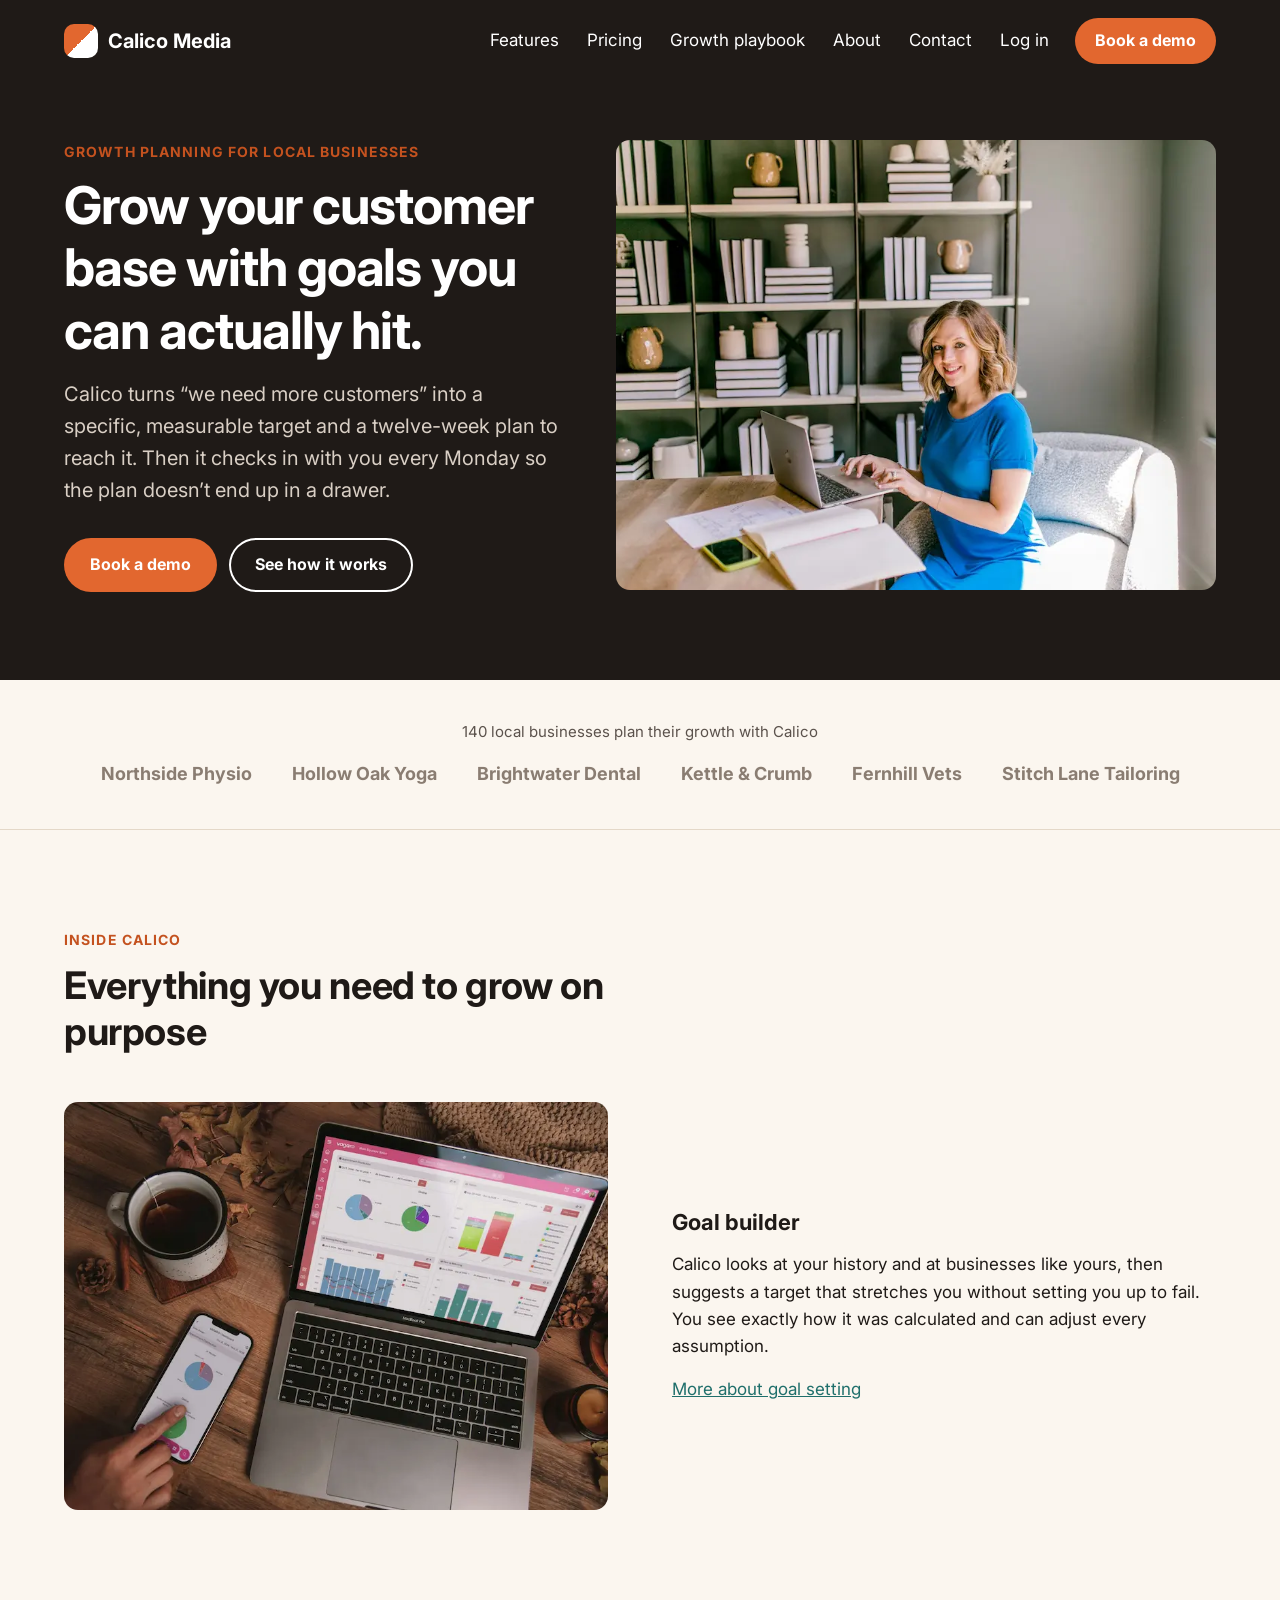
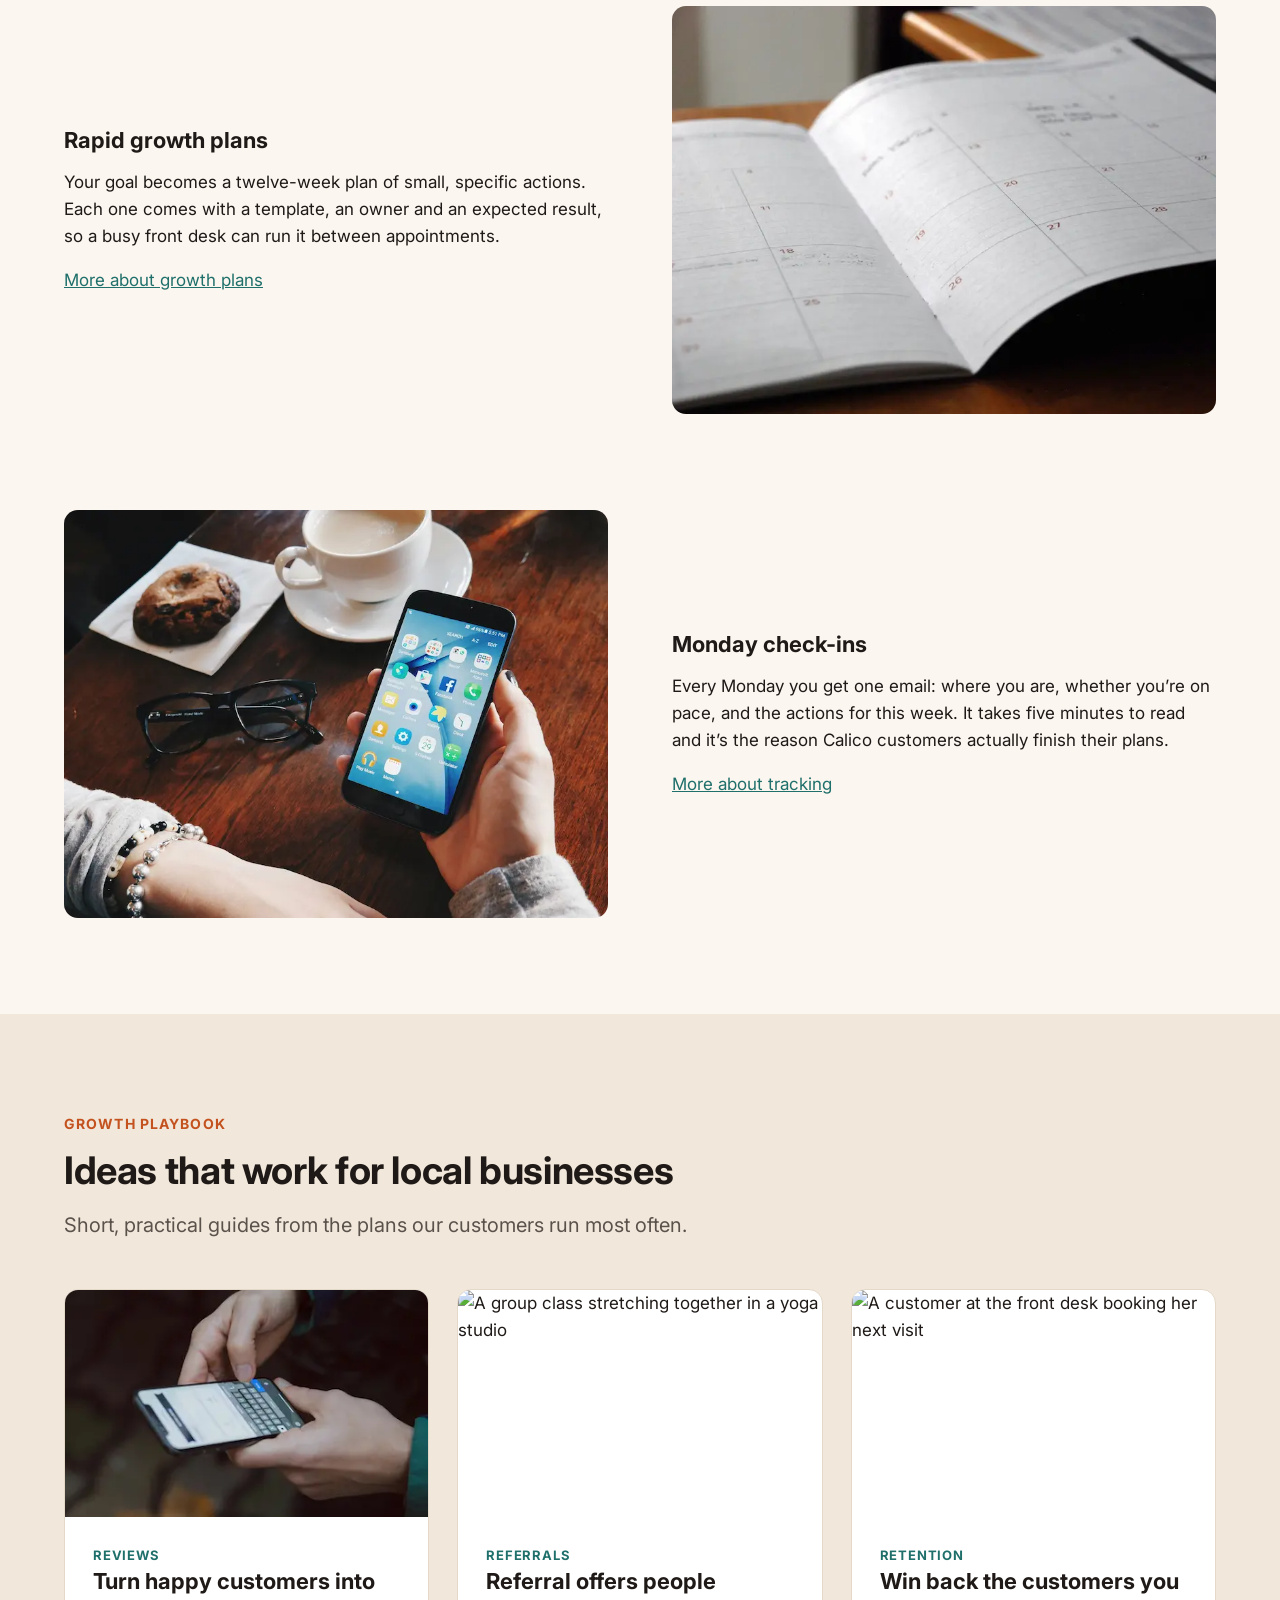
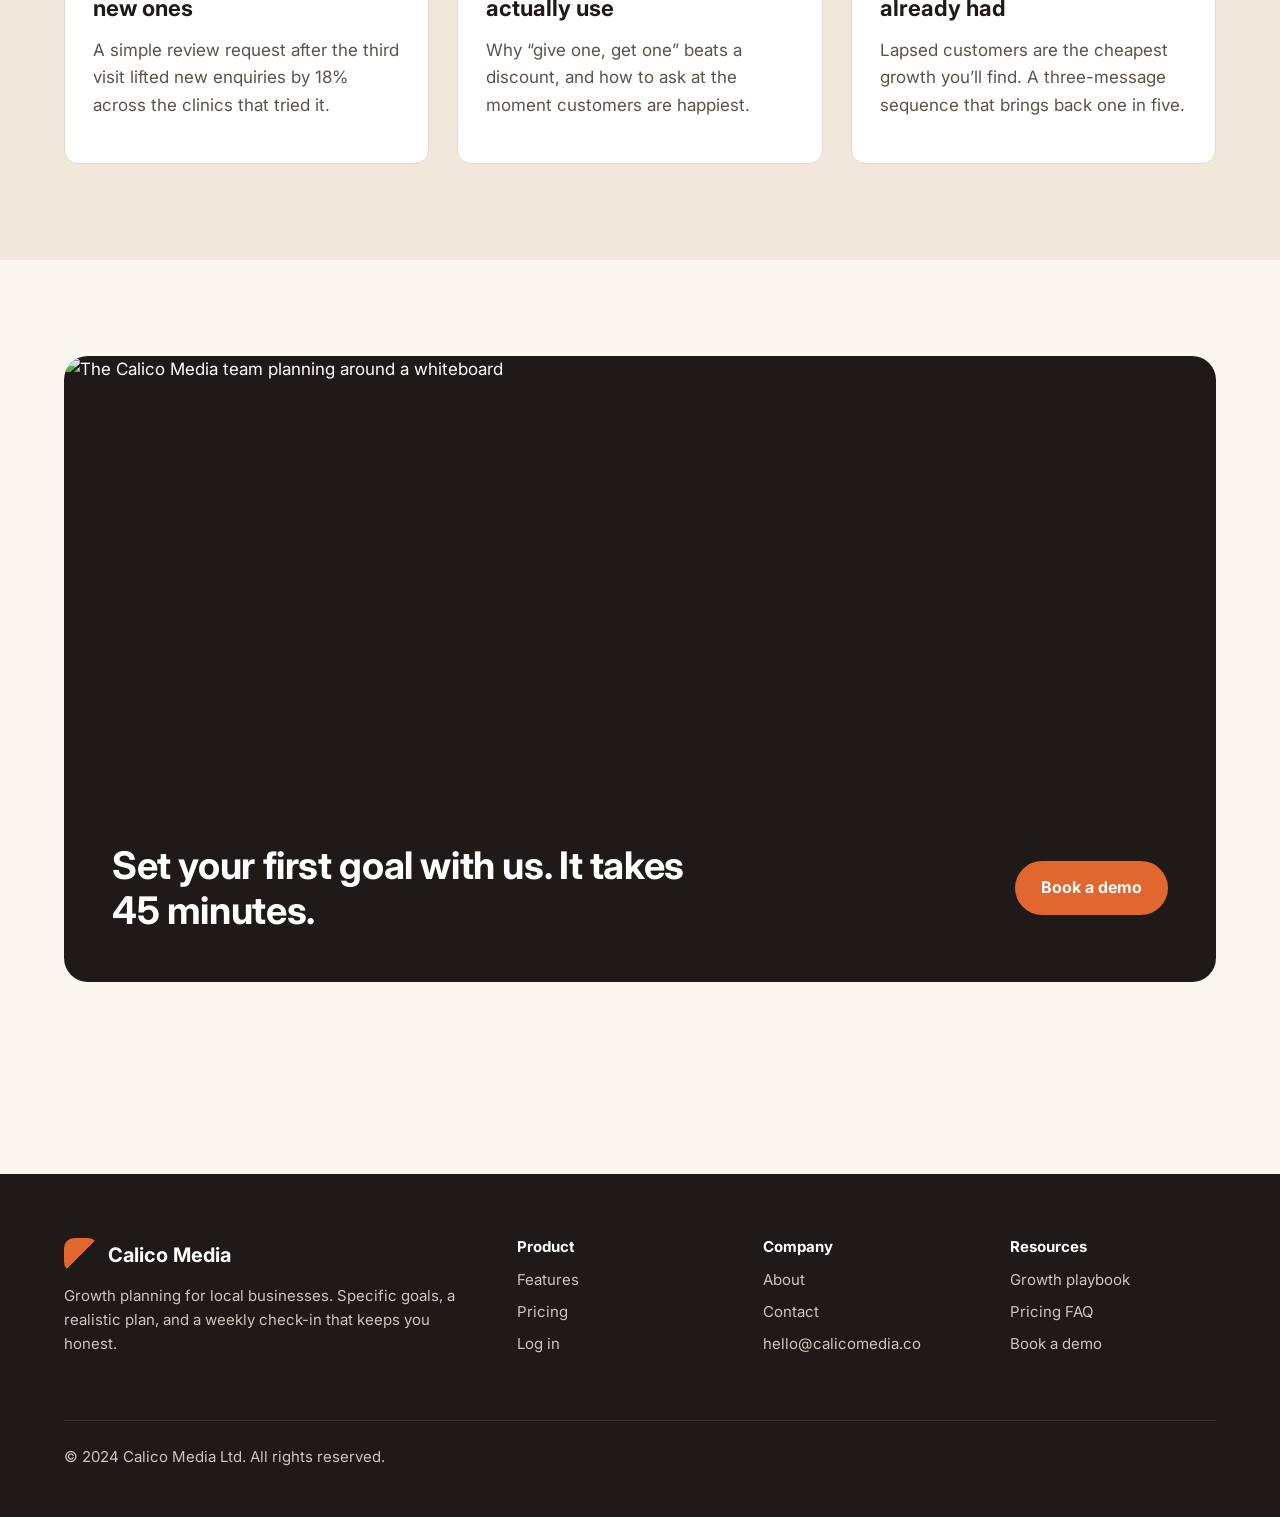
==== public/index.html @ cb4562ec "fix: improved image performance for playbook reviews images" ====
<!DOCTYPE html>
<html lang="en">
<head>
  <meta charset="utf-8">
  <meta name="viewport" content="width=device-width, initial-scale=1">
  <title>Calico Media | Growth planning for local businesses</title>
  <meta name="description" content="Calico helps local businesses grow their customer base with specific, measurable, realistic goals and a rapid growth plan you can run every week.">
  <link rel="preconnect" href="https://fonts.googleapis.com">
  <link rel="preconnect" href="https://fonts.gstatic.com" crossorigin>
  <link href="https://fonts.googleapis.com/css2?family=Inter:wght@100;200;300;400;500;600;700;800;900&display=swap" rel="stylesheet">
  <link rel="stylesheet" href="css/styles.css">
</head>
<body>
  <header class="site-header site-header--home">
    <div class="container">
      <a class="logo" href="index.html"><span class="logo-mark"></span>Calico Media</a>
      <nav aria-label="Main">
        <button class="nav-toggle" type="button" aria-expanded="false" aria-controls="main-menu" aria-label="Open menu">
          <span class="nav-toggle-bar"></span>
          <span class="nav-toggle-bar"></span>
          <span class="nav-toggle-bar"></span>
        </button>
        <ul class="nav-links" id="main-menu">
          <li><a href="features.html">Features</a></li>
          <li><a href="pricing.html">Pricing</a></li>
          <li><a href="#playbook">Growth playbook</a></li>
          <li><a href="about.html">About</a></li>
          <li><a href="contact.html">Contact</a></li>
          <li><a href="https://app.calicomedia.co/login">Log in</a></li>
          <li><a class="btn" href="contact.html">Book a demo</a></li>
        </ul>
      </nav>
    </div>
  </header>

  <main>
    <section class="hero">
      <div class="container hero-inner">
        <div class="hero-text">
          <span class="eyebrow">Growth planning for local businesses</span>
          <h1>Grow your customer base with goals you can actually hit.</h1>
          <p class="lead">Calico turns &ldquo;we need more customers&rdquo; into a specific, measurable target and a twelve-week plan to reach it. Then it checks in with you every Monday so the plan doesn&rsquo;t end up in a drawer.</p>
          <div class="hero-actions">
            <a class="btn" href="contact.html">Book a demo</a>
            <a class="btn btn--ghost" href="features.html">See how it works</a>
          </div>
        </div>
        <div class="hero-media">
          <img class="hero-image" src="images/hero/hero-800w.webp" 
          srcset="images/hero/hero-480w.webp 480w,
          images/hero/hero-800w.webp 800w,
          images/hero/hero-1200w.webp 1200w,
          images/hero/hero-1600w.webp 1600w
          " 
          sizes="(max-width: 768px) 90vw, (max-width: 1024px) 100vw, 600px"
          alt="A business owner at her desk with a laptop and an open planner"
          width="1600"
          height="1200"
          loading="lazy"
          >
        </div>
      </div>
    </section>

    <section class="trust">
      <div class="container">
        <p>140 local businesses plan their growth with Calico</p>
        <ul class="trust-list">
          <li>Northside Physio</li>
          <li>Hollow Oak Yoga</li>
          <li>Brightwater Dental</li>
          <li>Kettle &amp; Crumb</li>
          <li>Fernhill Vets</li>
          <li>Stitch Lane Tailoring</li>
        </ul>
      </div>
    </section>

    <section class="section">
      <div class="container">
        <div class="section-intro">
          <span class="eyebrow">Inside Calico</span>
          <h2>Everything you need to grow on purpose</h2>
        </div>

        <div class="feature-row">
          <div class="feature-media">
            <img src="images/feat_goal-builder/feat_goal-builder-800w.webp" 
             srcset="
             images/feat_goal-builder/feat_goal-builder-400w.webp 400w,
             images/feat_goal-builder/feat_goal-builder-800w.webp 800w,
             images/feat_goal-builder/feat_goal-builder-1200w.webp 1200w
             "
            sizes="(max-width: 768px) 90vw, 544px"
            alt="Growth charts on a laptop and phone beside a cup of tea"
            width="1200"
            height="900"
            >
          </div>
          <div>
            <h3>Goal builder</h3>
            <p>Calico looks at your history and at businesses like yours, then suggests a target that stretches you without setting you up to fail. You see exactly how it was calculated and can adjust every assumption.</p>
            <a href="features.html">More about goal setting</a>
          </div>
        </div>

        <div class="feature-row feature-row--reverse">
          <div class="feature-media">
            <img src="images/feat_growth-plan/feat_growth-plan-800w.webp" 
            srcset="
             images/feat_growth-plan/feat_growth-plan-400w.webp 400w,
             images/feat_growth-plan/feat_growth-plan-800w.webp 800w,
             images/feat_growth-plan/feat_growth-plan-1200w.webp 1200w
             "
            sizes="(max-width: 768px) 90vw, 544px"
            width="1200"
            height="900"
            loading="lazy"
            alt="An open planner showing the weeks ahead">
          </div>
          <div>
            <h3>Rapid growth plans</h3>
            <p>Your goal becomes a twelve-week plan of small, specific actions. Each one comes with a template, an owner and an expected result, so a busy front desk can run it between appointments.</p>
            <a href="features.html">More about growth plans</a>
          </div>
        </div>

        <div class="feature-row">
          <div class="feature-media">
            <img src="images/feat_monday/feat_monday-800w.webp"
            srcset="
             images/feat_monday/feat_monday-400w.webp 400w,
             images/feat_monday/feat_monday-800w.webp 800w,
             images/feat_monday/feat_monday-1200w.webp 1200w
             "
            sizes="(max-width: 768px) 90vw, 544px"
            width="1200"
            height="900"
            loading="lazy"
            alt="Checking a phone over coffee on a Monday morning">
          </div>
          <div>
            <h3>Monday check-ins</h3>
            <p>Every Monday you get one email: where you are, whether you&rsquo;re on pace, and the actions for this week. It takes five minutes to read and it&rsquo;s the reason Calico customers actually finish their plans.</p>
            <a href="features.html">More about tracking</a>
          </div>
        </div>
      </div>
    </section>

    <section class="section section--sand" id="playbook">
      <div class="container">
        <div class="section-intro">
          <span class="eyebrow">Growth playbook</span>
          <h2>Ideas that work for local businesses</h2>
          <p class="lead">Short, practical guides from the plans our customers run most often.</p>
        </div>
        <div class="playbook-grid">
          <article class="card">
            <img src="images/playbook_reviews/playbook_reviews-800w.webp" 
            srcset="
            images/playbook_reviews/playbook_reviews-400w.webp 400w,
            images/playbook_reviews/playbook_reviews-800w.webp 800w,
            images/playbook_reviews/playbook_reviews-1200w.webp 1200w
            "
            sizes="(max-width: 768px) 100vw, (max-width: 1200px) 33vw, 366px"
            width="1200"
            height="750"
            loading="lazy"
            alt="A customer typing a review on their phone">
            <div class="card-body">
              <span class="card-tag">Reviews</span>
              <h3>Turn happy customers into new ones</h3>
              <p>A simple review request after the third visit lifted new enquiries by 18% across the clinics that tried it.</p>
            </div>
          </article>
          <article class="card">
            <img src="images/playbook-referrals.jpg" alt="A group class stretching together in a yoga studio">
            <div class="card-body">
              <span class="card-tag">Referrals</span>
              <h3>Referral offers people actually use</h3>
              <p>Why &ldquo;give one, get one&rdquo; beats a discount, and how to ask at the moment customers are happiest.</p>
            </div>
          </article>
          <article class="card">
            <img src="images/playbook-rebooking.jpg" alt="A customer at the front desk booking her next visit">
            <div class="card-body">
              <span class="card-tag">Retention</span>
              <h3>Win back the customers you already had</h3>
              <p>Lapsed customers are the cheapest growth you&rsquo;ll find. A three-message sequence that brings back one in five.</p>
            </div>
          </article>
        </div>
      </div>
    </section>

    <section class="section">
      <div class="container">
        <div class="cta-band">
          <img src="images/team-workshop.jpg" alt="The Calico Media team planning around a whiteboard">
          <div class="cta-body">
            <h2>Set your first goal with us. It takes 45 minutes.</h2>
            <a class="btn" href="contact.html">Book a demo</a>
          </div>
        </div>
      </div>
    </section>
  </main>

  <footer class="site-footer">
    <div class="container">
      <div class="footer-grid">
        <div>
          <a class="logo" href="index.html"><span class="logo-mark"></span>Calico Media</a>
          <p>Growth planning for local businesses. Specific goals, a realistic plan, and a weekly check-in that keeps you honest.</p>
        </div>
        <div>
          <h4>Product</h4>
          <ul>
            <li><a href="features.html">Features</a></li>
            <li><a href="pricing.html">Pricing</a></li>
            <li><a href="https://app.calicomedia.co/login">Log in</a></li>
          </ul>
        </div>
        <div>
          <h4>Company</h4>
          <ul>
            <li><a href="about.html">About</a></li>
            <li><a href="contact.html">Contact</a></li>
            <li><a href="mailto:hello@calicomedia.co">hello@calicomedia.co</a></li>
          </ul>
        </div>
        <div>
          <h4>Resources</h4>
          <ul>
            <li><a href="index.html#playbook">Growth playbook</a></li>
            <li><a href="pricing.html#faq">Pricing FAQ</a></li>
            <li><a href="contact.html">Book a demo</a></li>
          </ul>
        </div>
      </div>
      <div class="footer-bottom">
        <p>&copy; 2024 Calico Media Ltd. All rights reserved.</p>
      </div>
    </div>
  </footer>
  <script src="js/nav.js"></script>
</body>
</html>
---- public/css/styles.css ----
/* Calico Media marketing site */

:root {
  --ink: #1f1a17;
  --ink-soft: #5b524c;
  --cream: #fbf6ef;
  --sand: #f1e7da;
  --white: #ffffff;
  --orange: #e2672f;
  --orange-dark: #c4521f;
  --teal: #1f6f6b;
  --line: #e4d8c8;
  --radius: 14px;
}

*,
*::before,
*::after {
  box-sizing: border-box;
}

body {
  margin: 0;
  font-family:
    "Inter",
    -apple-system,
    BlinkMacSystemFont,
    "Segoe UI",
    sans-serif;
  font-weight: 400;
  font-size: 17px;
  line-height: 1.6;
  color: var(--ink);
  background: var(--cream);
}

h1,
h2,
h3,
h4 {
  font-weight: 700;
  line-height: 1.2;
  margin: 0 0 16px;
}

h1 {
  font-size: 52px;
  letter-spacing: -0.02em;
}

h2 {
  font-size: 38px;
  letter-spacing: -0.01em;
}

h3 {
  font-size: 22px;
}

p {
  margin: 0 0 16px;
}

a {
  color: var(--teal);
}

img {
  max-width: 100%;
}

.container {
  max-width: 1200px;
  margin: 0 auto;
  padding: 0 24px;
}

.section {
  padding: 96px 0;
}

.section--sand {
  background: var(--sand);
}

.eyebrow {
  display: inline-block;
  font-size: 14px;
  font-weight: 700;
  letter-spacing: 0.08em;
  text-transform: uppercase;
  color: var(--orange-dark);
  margin-bottom: 12px;
}

.lead {
  font-size: 20px;
  color: var(--ink-soft);
  max-width: 640px;
}

.section-intro {
  max-width: 680px;
  margin-bottom: 48px;
}

.btn {
  display: inline-block;
  padding: 14px 26px;
  border-radius: 999px;
  background: var(--orange);
  color: var(--white);
  font-weight: 700;
  text-decoration: none;
  border: 0;
  font-size: 16px;
  font-family: inherit;
  cursor: pointer;
}

.btn:hover {
  background: var(--orange-dark);
}

.btn--ghost {
  background: transparent;
  color: inherit;
  box-shadow: inset 0 0 0 2px currentColor;
}

.btn--ghost:hover {
  background: rgba(255, 255, 255, 0.1);
}

/* Header */

.site-header {
  position: relative;
  background: var(--white);
  border-bottom: 1px solid var(--line);
}

.site-header .container {
  display: flex;
  flex-wrap: wrap;
  align-items: center;
  justify-content: space-between;
  gap: 12px 32px;
  padding-top: 18px;
  padding-bottom: 18px;
}

.logo {
  display: flex;
  align-items: center;
  gap: 10px;
  flex-shrink: 0;
  font-size: 20px;
  font-weight: 700;
  color: var(--ink);
  text-decoration: none;
}

.logo-mark {
  width: 34px;
  height: 34px;
  border-radius: 10px;
  background: linear-gradient(
    135deg,
    var(--orange) 0%,
    var(--orange) 50%,
    var(--ink) 50%,
    var(--ink) 100%
  );
}

.nav-links {
  display: flex;
  flex-wrap: wrap;
  align-items: center;
  gap: 8px 28px;
  list-style: none;
  margin: 0;
  padding: 0;
}

.nav-links a {
  color: var(--ink);
  text-decoration: none;
}

.nav-links a:hover,
.nav-links a[aria-current="page"] {
  color: var(--orange-dark);
}

.site-header--home {
  background: var(--ink);
  border-bottom: 0;
}

.site-header--home .logo,
.site-header--home .nav-links a {
  color: var(--white);
}

.site-header--home .logo-mark {
  background: linear-gradient(
    135deg,
    var(--orange) 0%,
    var(--orange) 50%,
    var(--white) 50%,
    var(--white) 100%
  );
}

.site-header--home .container {
  flex-wrap: nowrap;
}

.site-header--home nav {
  min-width: 0;
}

.site-header--home .nav-links {
  flex-wrap: nowrap;
  gap: 0;
}

.site-header--home .nav-links li {
  min-width: 0;
}

.site-header--home .nav-links a {
  display: block;
  padding: 0 14px;
  white-space: nowrap;
}

.site-header--home .nav-links li:last-child {
  flex-shrink: 0;
}

.site-header--home .nav-links .btn {
  margin-left: 12px;
  padding: 10px 20px;
}

/* Burger toggle: hidden on desktop, shown in the 768px media query */

.nav-toggle {
  display: none;
  flex-direction: column;
  justify-content: center;
  gap: 5px;
  width: 44px;
  height: 44px;
  padding: 10px;
  border: 0;
  background: transparent;
  color: var(--ink);
  cursor: pointer;
}

.site-header--home .nav-toggle {
  color: var(--white);
}

.nav-toggle-bar {
  display: block;
  height: 2px;
  border-radius: 2px;
  background: currentColor;
  transition: transform 0.2s ease, opacity 0.2s ease;
}

/* Turn the three bars into an X when open */
.nav-open .nav-toggle-bar:nth-child(1) {
  transform: translateY(7px) rotate(45deg);
}

.nav-open .nav-toggle-bar:nth-child(2) {
  opacity: 0;
}

.nav-open .nav-toggle-bar:nth-child(3) {
  transform: translateY(-7px) rotate(-45deg);
}

/* Home hero */

.hero {
  background: var(--ink);
  color: var(--white);
  padding: 56px 0 88px;
}

.hero-inner {
  display: flex;
  align-items: center;
  gap: 56px;
}

.hero-text {
  flex: 1;
}

.hero-text .lead {
  color: #d9cfc5;
}

.hero-actions {
  display: flex;
  flex-wrap: wrap;
  gap: 12px;
  margin-top: 32px;
}

.hero-media {
  width: 600px;
  flex-shrink: 0;
}

.hero-image {
  width: 100%;
  height: auto;
  aspect-ratio: 4 / 3;
  object-fit: cover;
  border-radius: var(--radius);
  display: block;
}

/* Trust strip */

.trust {
  padding: 40px 0;
  border-bottom: 1px solid var(--line);
  text-align: center;
}

.trust p {
  color: var(--ink-soft);
  font-size: 15px;
}

.trust-list {
  display: flex;
  flex-wrap: wrap;
  justify-content: center;
  gap: 12px 40px;
  list-style: none;
  margin: 0;
  padding: 0;
  font-weight: 700;
  font-size: 18px;
  color: #8a7d72;
}

/* Steps */

.steps {
  display: grid;
  grid-template-columns: repeat(auto-fit, minmax(240px, 1fr));
  gap: 24px;
}

.step {
  background: var(--white);
  border: 1px solid var(--line);
  border-radius: var(--radius);
  padding: 32px;
}

.step-number {
  display: inline-flex;
  align-items: center;
  justify-content: center;
  width: 40px;
  height: 40px;
  border-radius: 50%;
  background: var(--sand);
  color: var(--orange-dark);
  font-weight: 700;
  margin-bottom: 16px;
}

/* Check list */

.check-list {
  list-style: none;
  margin: 24px 0 0;
  padding: 0;
}

.check-list li {
  position: relative;
  padding-left: 32px;
  margin-bottom: 14px;
}

.check-list li::before {
  content: "";
  position: absolute;
  left: 0;
  top: 6px;
  width: 16px;
  height: 16px;
  border-radius: 50%;
  background: var(--teal);
  box-shadow: inset 0 0 0 4px #cfe6e4;
}

/* FAQ */

.faq {
  max-width: 820px;
}

.faq details {
  border-top: 1px solid var(--line);
  padding: 20px 0;
}

.faq details:last-child {
  border-bottom: 1px solid var(--line);
}

.faq summary {
  font-weight: 700;
  font-size: 19px;
  cursor: pointer;
}

.faq details p {
  margin-top: 12px;
  color: var(--ink-soft);
}

/* Feature rows */

.feature-row {
  display: grid;
  grid-template-columns: 1fr 1fr;
  gap: 64px;
  align-items: center;
  margin-bottom: 96px;
}

.feature-row:last-child {
  margin-bottom: 0;
}

.feature-row--reverse .feature-media {
  order: 2;
}

.feature-media img {
  display: block;
  width: 100%;
  max-width: 1200px;
  height: auto;
  aspect-ratio: 4 / 3;
  object-fit: cover;
  border-radius: var(--radius);
}

/* Playbook */

.playbook-grid {
  display: grid;
  grid-template-columns: repeat(3, 1fr);
  gap: 28px;
}

/* Card grid */

.card-grid {
  display: grid;
  grid-template-columns: repeat(3, 1fr);
  gap: 28px;
}

.card {
  background: var(--white);
  border: 1px solid var(--line);
  border-radius: var(--radius);
  overflow: hidden;
}

.card img {
  display: block;
  width: 100%;
  height: auto;
  aspect-ratio: 16 / 10;
  object-fit: cover;
}

.card-body {
  padding: 24px 28px 28px;
}

.card-body p {
  color: var(--ink-soft);
}

.card-tag {
  font-size: 13px;
  font-weight: 700;
  text-transform: uppercase;
  letter-spacing: 0.06em;
  color: var(--teal);
}

.icon-dot {
  width: 44px;
  height: 44px;
  border-radius: 12px;
  background: var(--sand);
  margin-bottom: 18px;
  position: relative;
}

.icon-dot::after {
  content: "";
  position: absolute;
  inset: 13px;
  border-radius: 50%;
  background: var(--orange);
}

/* CTA band */

.cta-band {
  background: var(--ink);
  color: var(--white);
  border-radius: 24px;
  overflow: hidden;
}

.cta-band img {
  display: block;
  width: 100%;
  aspect-ratio: 21 / 8;
  object-fit: cover;
}

.cta-body {
  padding: 48px;
  display: flex;
  flex-wrap: wrap;
  align-items: center;
  justify-content: space-between;
  gap: 24px;
}

.cta-body h2 {
  margin: 0;
  max-width: 620px;
}

/* Page header (inner pages) */

.page-header {
  padding: 80px 0 56px;
  border-bottom: 1px solid var(--line);
}

/* Pricing */

.pricing-grid {
  display: grid;
  grid-template-columns: repeat(auto-fit, minmax(260px, 1fr));
  gap: 24px;
  align-items: stretch;
}

.pricing-card {
  background: var(--white);
  border: 1px solid var(--line);
  border-radius: var(--radius);
  padding: 36px 32px;
  display: flex;
  flex-direction: column;
}

.pricing-card--featured {
  border: 2px solid var(--orange);
  box-shadow: 0 24px 48px rgba(226, 103, 47, 0.14);
}

.plan-badge {
  align-self: flex-start;
  font-size: 13px;
  font-weight: 700;
  background: var(--orange);
  color: var(--white);
  border-radius: 999px;
  padding: 4px 12px;
  margin-bottom: 16px;
}

.price {
  font-size: 48px;
  font-weight: 700;
  margin: 8px 0 4px;
}

.price small {
  font-size: 17px;
  font-weight: 400;
  color: var(--ink-soft);
}

.pricing-card .check-list {
  flex: 1;
  margin-bottom: 28px;
}

.pricing-card .btn {
  text-align: center;
}

.pricing-note {
  margin-top: 32px;
  color: var(--ink-soft);
  font-size: 15px;
}

/* About */

.stats {
  display: grid;
  grid-template-columns: repeat(auto-fit, minmax(160px, 1fr));
  gap: 16px;
}

.stat {
  background: var(--white);
  border: 1px solid var(--line);
  border-radius: var(--radius);
  padding: 28px 20px;
}

.stat-number {
  display: block;
  font-size: 48px;
  font-weight: 700;
  color: var(--orange-dark);
}

.stat-label {
  display: block;
  font-size: 15px;
  color: var(--ink-soft);
}

.prose {
  max-width: 720px;
}

.team-grid {
  display: grid;
  grid-template-columns: repeat(auto-fit, minmax(220px, 1fr));
  gap: 24px;
}

.person {
  background: var(--white);
  border: 1px solid var(--line);
  border-radius: var(--radius);
  padding: 28px;
}

.avatar {
  width: 56px;
  height: 56px;
  border-radius: 50%;
  background: var(--sand);
  color: var(--orange-dark);
  display: flex;
  align-items: center;
  justify-content: center;
  font-weight: 700;
  margin-bottom: 16px;
}

.person p {
  color: var(--ink-soft);
  font-size: 15px;
  margin: 0;
}

/* Contact */

.contact-layout {
  display: grid;
  grid-template-columns: 3fr 2fr;
  gap: 64px;
}

.contact-form label {
  display: block;
  font-weight: 700;
  margin-bottom: 6px;
}

.contact-form input,
.contact-form textarea {
  display: block;
  width: 100%;
  font: inherit;
  padding: 12px 14px;
  border: 1px solid var(--line);
  border-radius: 10px;
  background: var(--white);
  margin-bottom: 20px;
}

.contact-form textarea {
  min-height: 160px;
  resize: vertical;
}

.form-status {
  margin-top: 16px;
  font-weight: 700;
}

.form-status--success {
  color: var(--teal);
}

.form-status--error {
  color: #b3261e;
}

.contact-aside {
  background: var(--white);
  border: 1px solid var(--line);
  border-radius: var(--radius);
  padding: 32px;
  align-self: start;
}

.contact-aside h3 {
  font-size: 18px;
  margin-top: 24px;
  margin-bottom: 6px;
}

.contact-aside h3:first-child {
  margin-top: 0;
}

.contact-aside p {
  color: var(--ink-soft);
  margin: 0;
}

/* Footer */

.site-footer {
  background: var(--ink);
  color: #cfc5bb;
  padding: 64px 0 32px;
  margin-top: 96px;
  font-size: 15px;
}

.footer-grid {
  display: grid;
  grid-template-columns: 2fr 1fr 1fr 1fr;
  gap: 40px;
}

.site-footer h4 {
  color: var(--white);
  font-size: 15px;
  margin-bottom: 12px;
}

.site-footer ul {
  list-style: none;
  margin: 0;
  padding: 0;
}

.site-footer li {
  margin-bottom: 8px;
}

.site-footer a {
  color: #cfc5bb;
  text-decoration: none;
}

.site-footer a:hover {
  color: var(--white);
}

.site-footer .logo {
  color: var(--white);
  margin-bottom: 12px;
}

.footer-bottom {
  border-top: 1px solid #3a322d;
  margin-top: 48px;
  padding-top: 24px;
}

@media (max-width: 1024px) {
  .hero-inner {
    flex-direction: column-reverse;
  }

  .hero-media {
    width: 100%;
  }

  .hero-text {
    display: flex;
    align-items: center;
    justify-content: center;
    flex-direction: column;
    text-align: center;
  }
}

@media (max-width: 955px) {
  .site-header--home .nav-links a {
    padding: 0px;
  }

  .site-header--home .logo {
    margin: 16px 0px;
  }

  .site-header .nav-links {
    flex-wrap: wrap;
    justify-content: center;
    gap: 24px 16px;
  }

  .site-header .container {
    flex-wrap: wrap;
    justify-content: space-evenly;
    flex-direction: column;
  }
}

@media (max-width: 768px) {
  h1 {
    font-size: 40px;
  }

  h2 {
    font-size: 30px;
  }

  .container {
    margin: 0 32px;
  }

  .section {
    padding: 64px 0;
  }

  .feature-row {
    grid-template-columns: 1fr;
    gap: 32px;
    margin-bottom: 64px;
  }

  .feature-row--reverse .feature-media {
    order: 0;
  }

  .card-grid {
    grid-template-columns: repeat(2, 1fr);
  }

  .contact-layout {
    grid-template-columns: 1fr;
    gap: 40px;
  }

  .footer-grid {
    grid-template-columns: 1fr 1fr;
  }

  .hero-inner {
    flex-direction: column-reverse;
  }

  .playbook-grid {
    grid-template-columns: repeat(1, 1fr);
  }

  .hero-media {
    width: 100%;
  }

  .hero-image {
    width: 90vw;
    margin: 0 auto;
  }

  /* Burger menu. `.site-header` selectors match the specificity of the
     `.site-header--home` rules above and win because they come later. */

  /* Undo the stacked tablet header from the 955px query: logo left, burger right */
  .site-header .container {
    flex-direction: row;
    flex-wrap: nowrap;
    justify-content: space-between;
  }

  .site-header--home .logo {
    margin: 0;
  }

  .site-header.nav-ready .nav-toggle {
    display: flex;
  }

  .site-header.nav-ready .nav-links {
    display: none;
  }

  .site-header.nav-open .nav-links {
    display: flex;
    flex-direction: column;
    align-items: stretch;
    gap: 0;
    position: absolute;
    top: 100%;
    left: 0;
    right: 0;
    z-index: 10;
    padding: 8px 0 16px;
    background: var(--white);
    border-bottom: 1px solid var(--line);
  }

  .site-header--home.nav-open .nav-links {
    background: var(--ink);
    border-bottom: 0;
  }

  .site-header .nav-links a {
    display: block;
    padding: 12px 56px; /* lines up with the logo (32px margin + 24px padding) */
  }

  .site-header .nav-links .btn {
    display: inline-block;
    margin: 8px 56px 0;
    padding: 10px 20px;
  }
}

@media (max-width: 480px) {
  h1 {
    font-size: 34px;
  }

  .card-grid {
    grid-template-columns: 1fr;
  }

  .cta-body {
    padding: 32px 24px;
  }

  .footer-grid {
    grid-template-columns: 1fr;
  }

  .hero-actions{
    align-items: center;
    justify-content: center;
  }
}
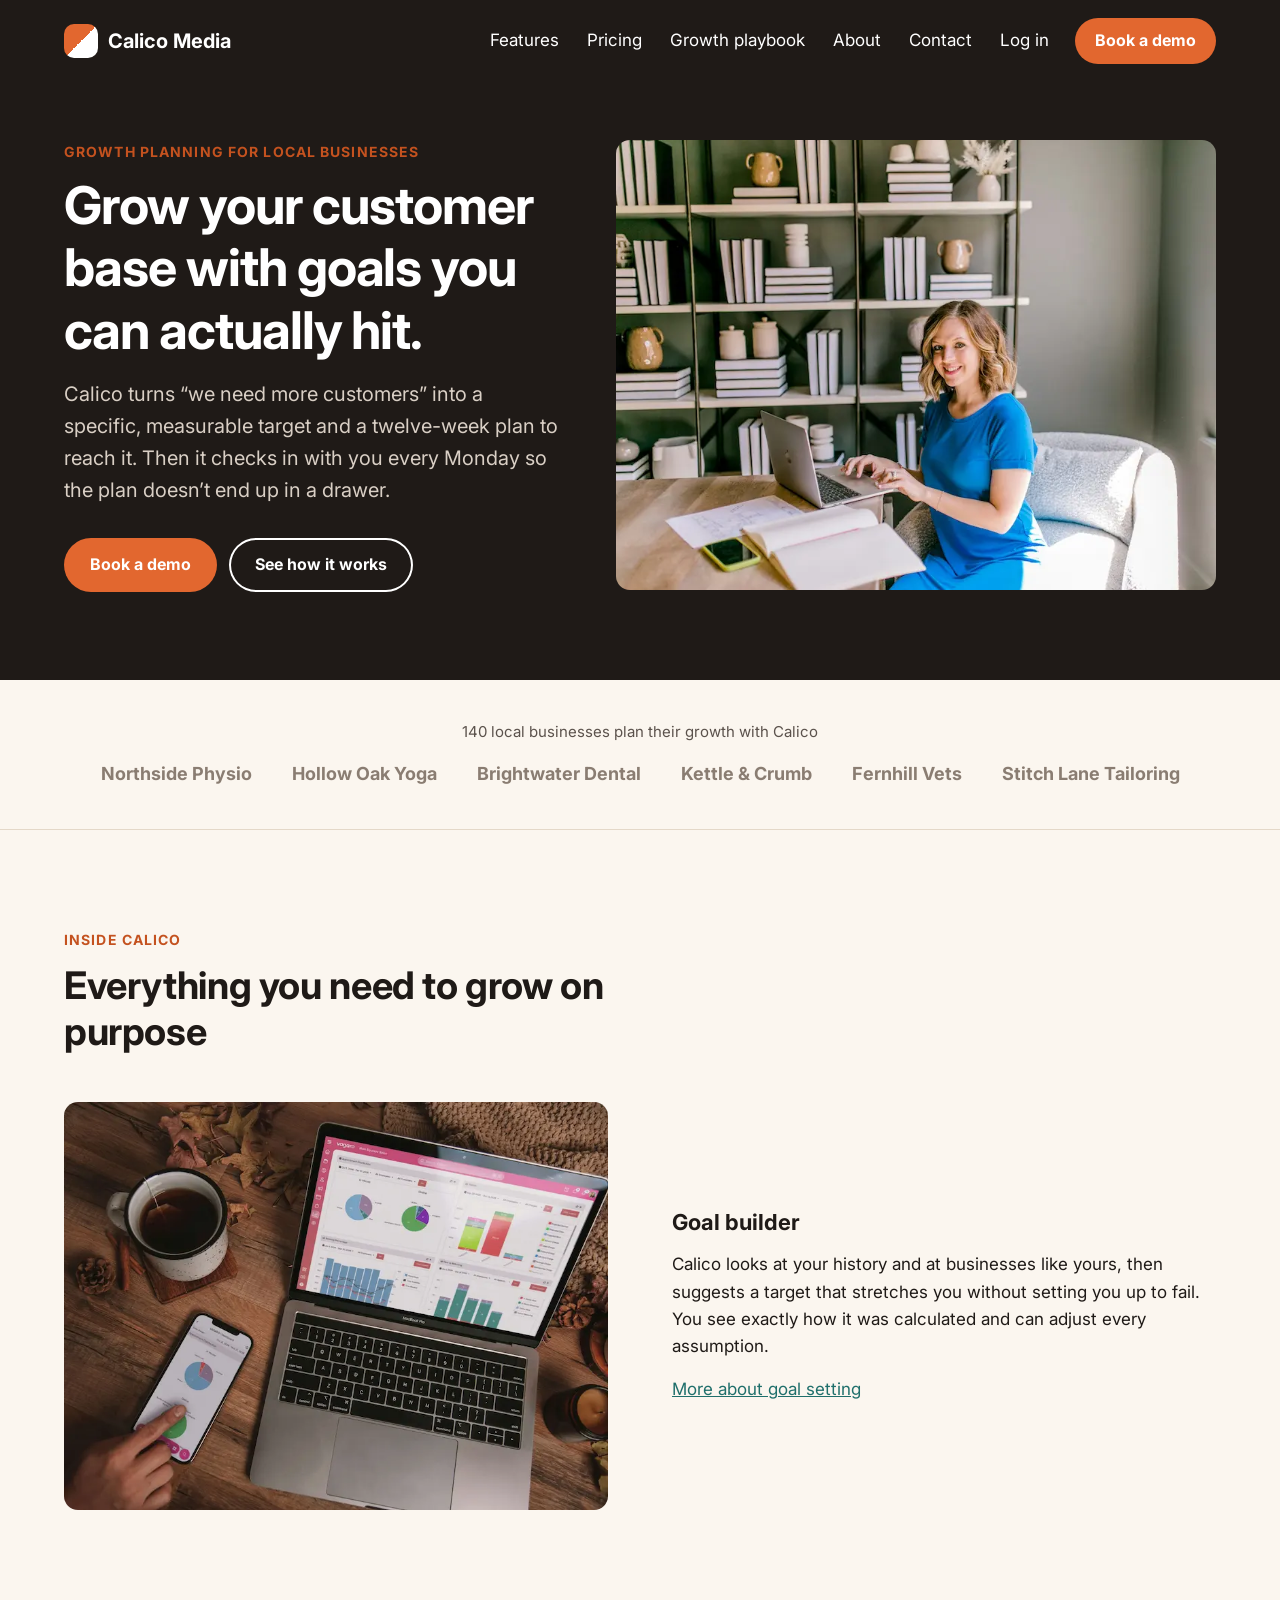
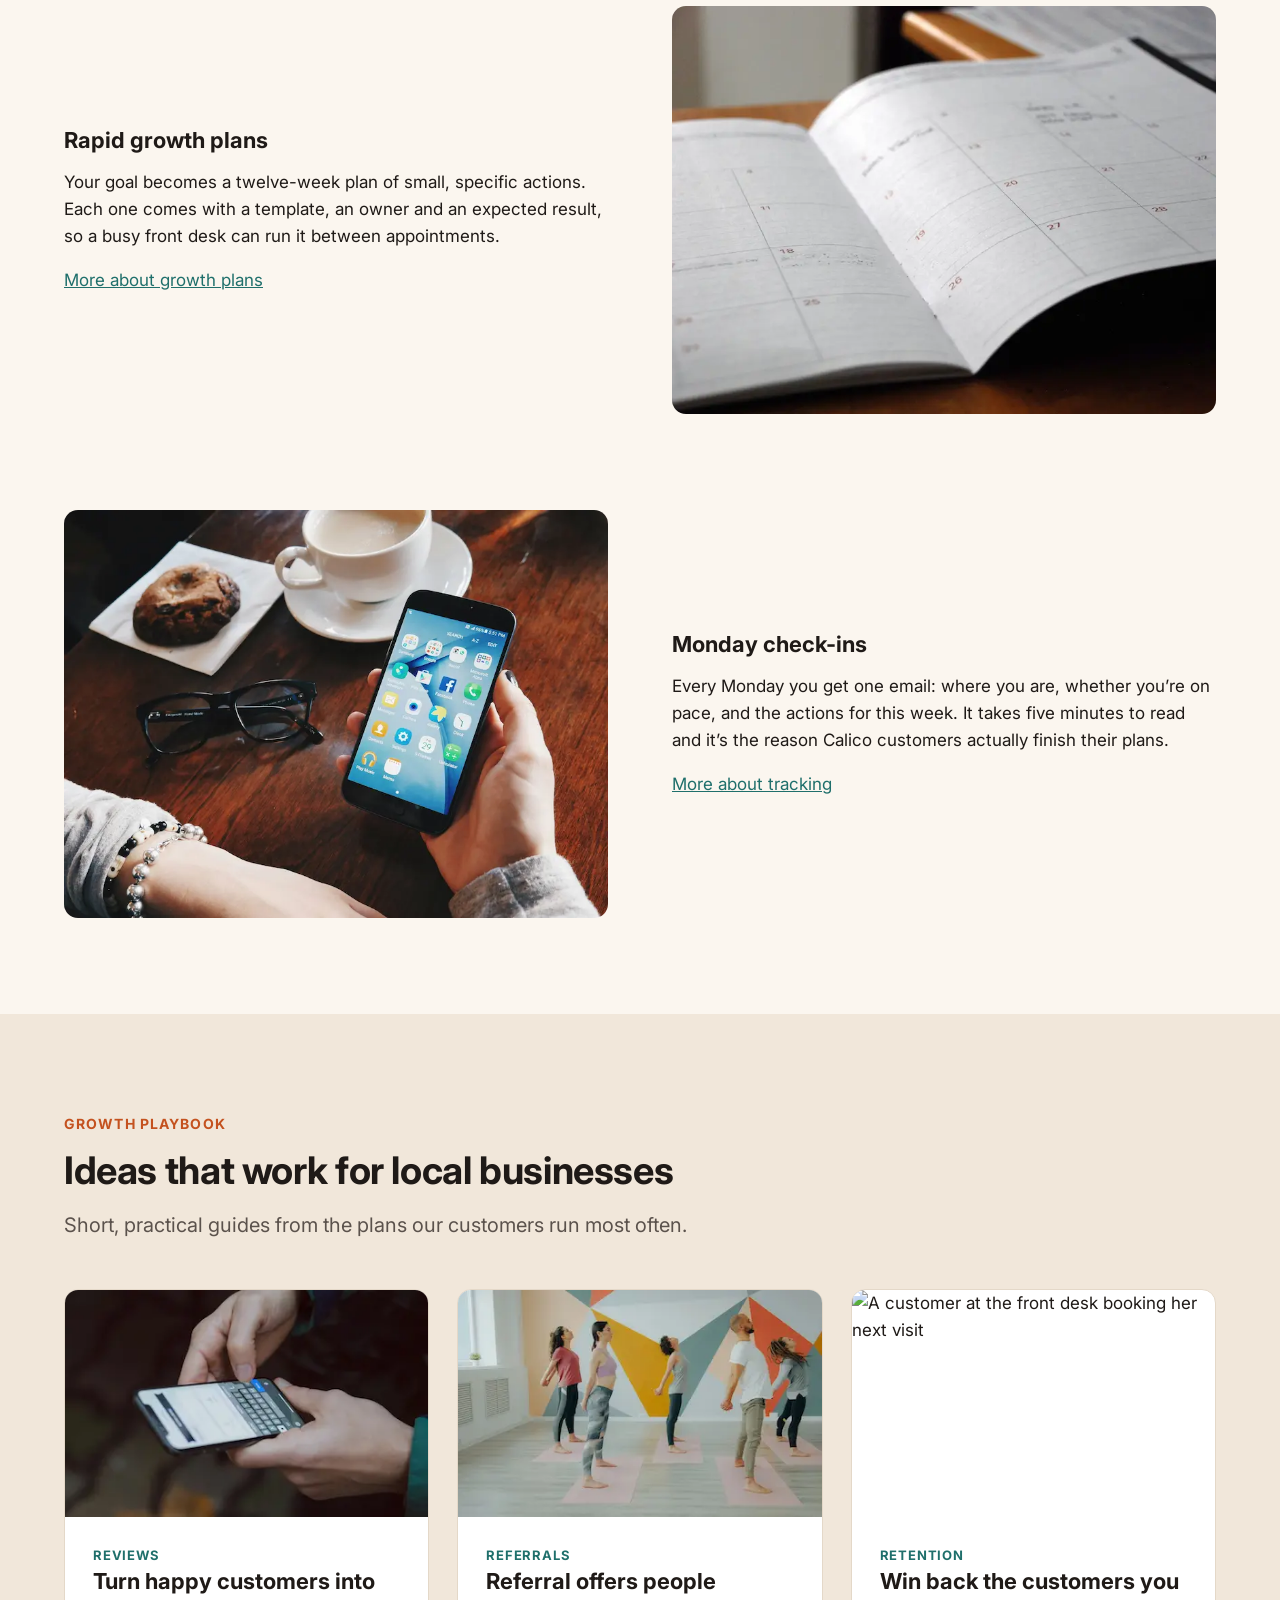
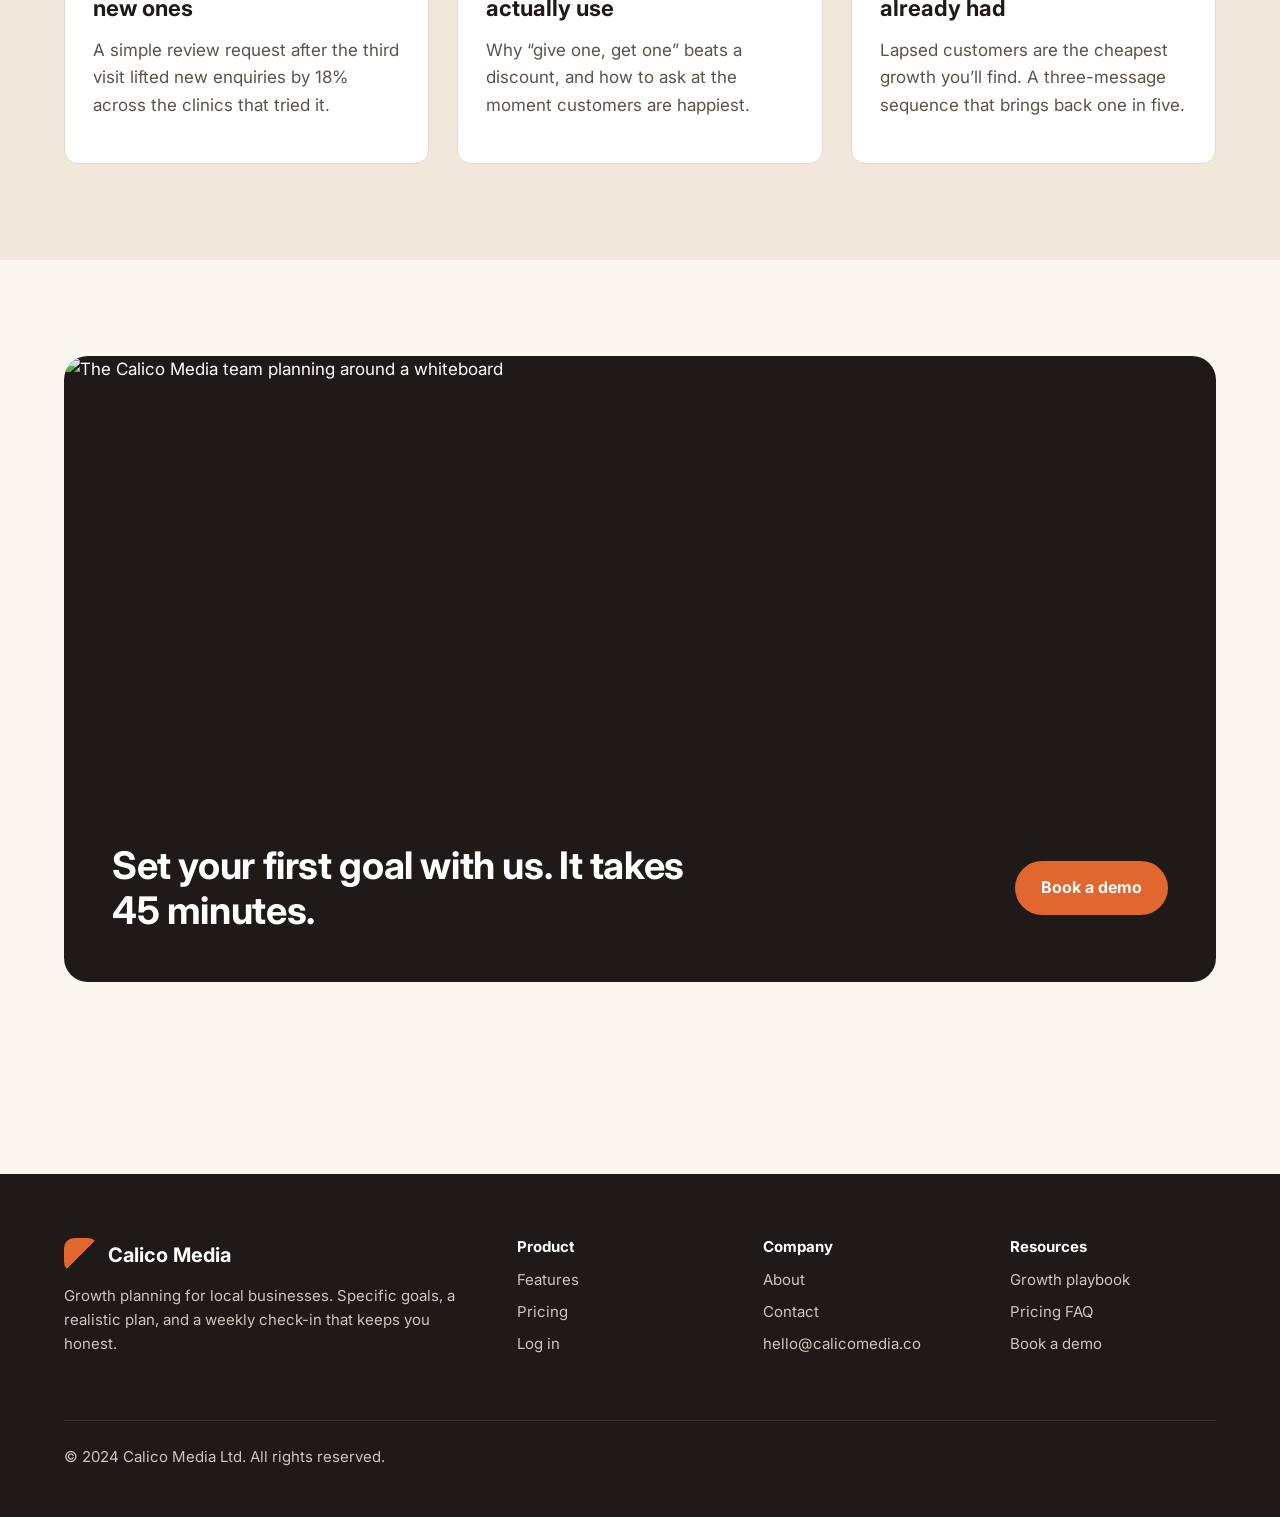
==== commit 2ef127f3: "fix: improved performance of referrals image" ====
--- a/public/index.html
+++ b/public/index.html
@@ -175,7 +175,17 @@
             </div>
           </article>
           <article class="card">
-            <img src="images/playbook-referrals.jpg" alt="A group class stretching together in a yoga studio">
+            <img src="images/playbook_referrals/playbook_referrals-800w.webp" 
+            srcset="
+            images/playbook_referrals/playbook_referrals-400w.webp 400w,
+            images/playbook_referrals/playbook_referrals-800w.webp 800w,
+            images/playbook_referrals/playbook_referrals-1200w.webp 1200w
+            "
+            sizes="(max-width: 768px) 100vw, (max-width: 1200px) 33vw, 366px"
+            width="1200"
+            height="750"
+            loading="lazy"
+            alt="A group class stretching together in a yoga studio">
             <div class="card-body">
               <span class="card-tag">Referrals</span>
               <h3>Referral offers people actually use</h3>
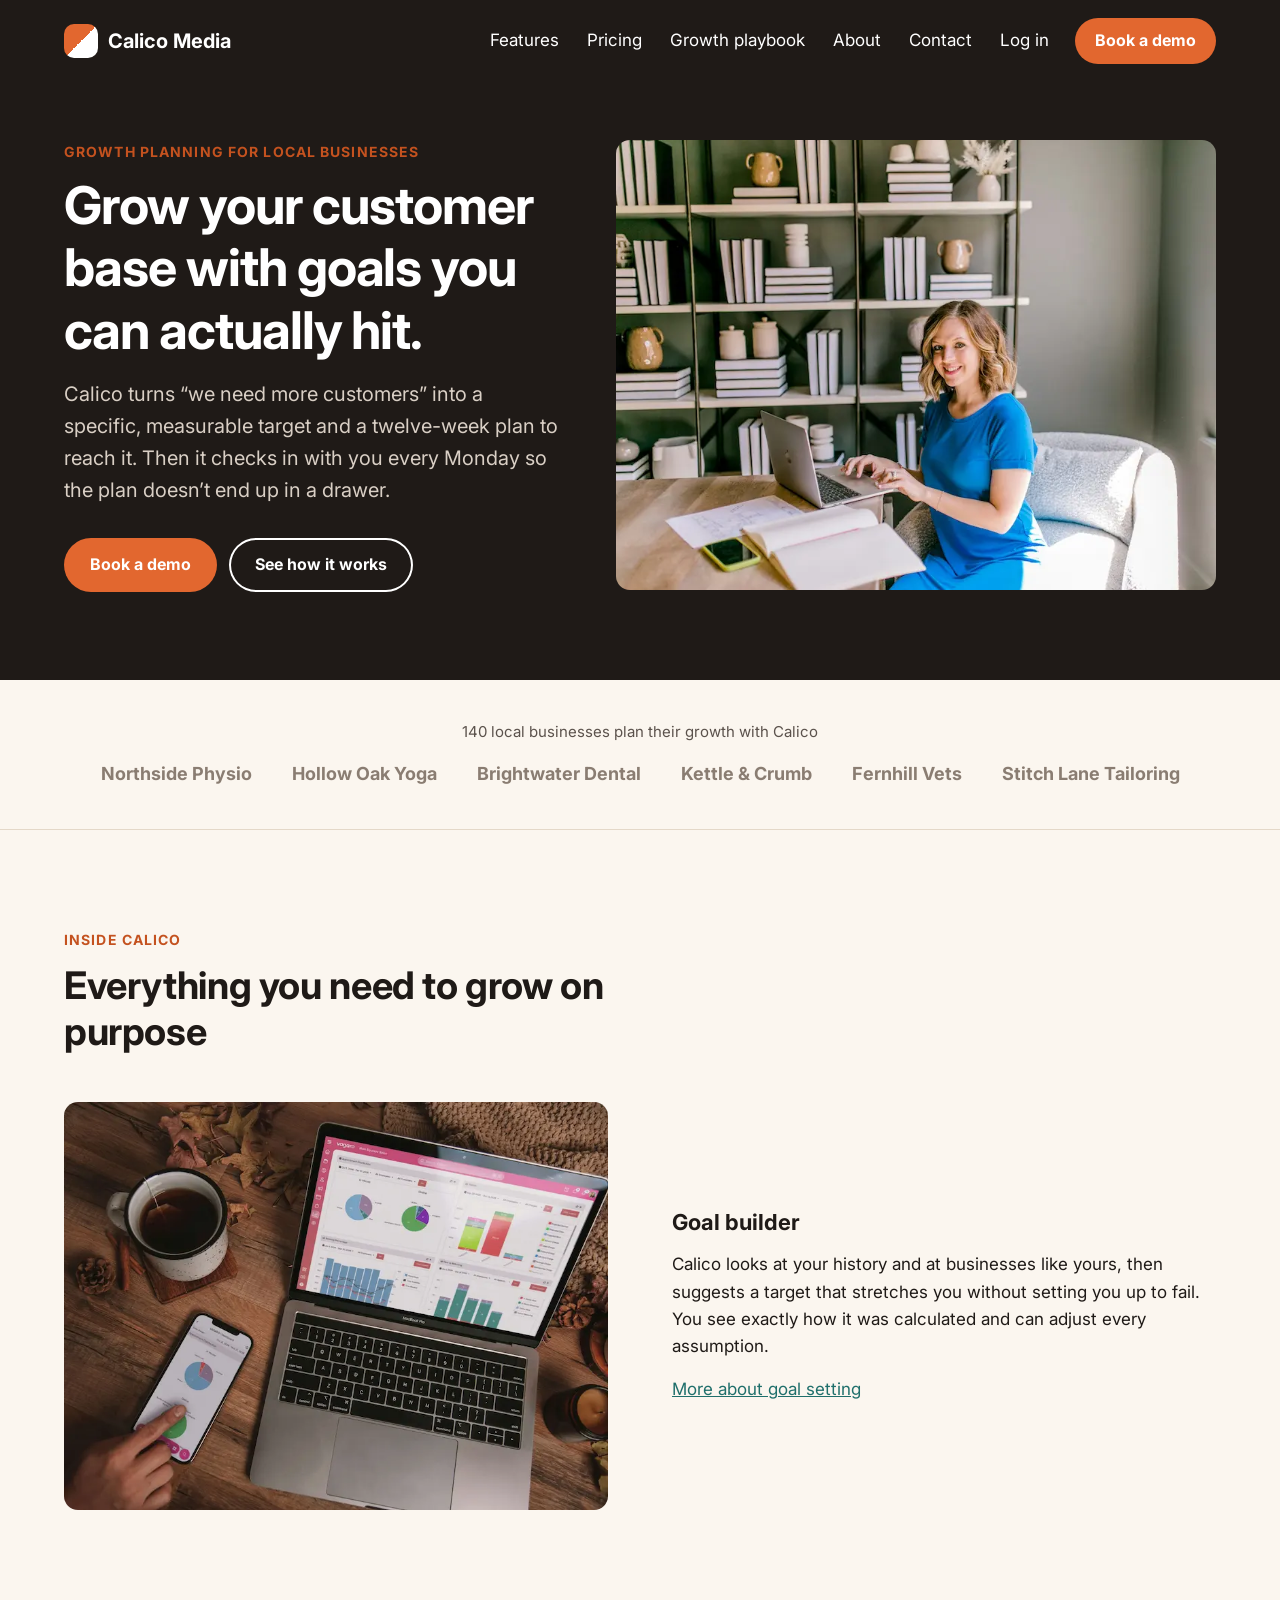
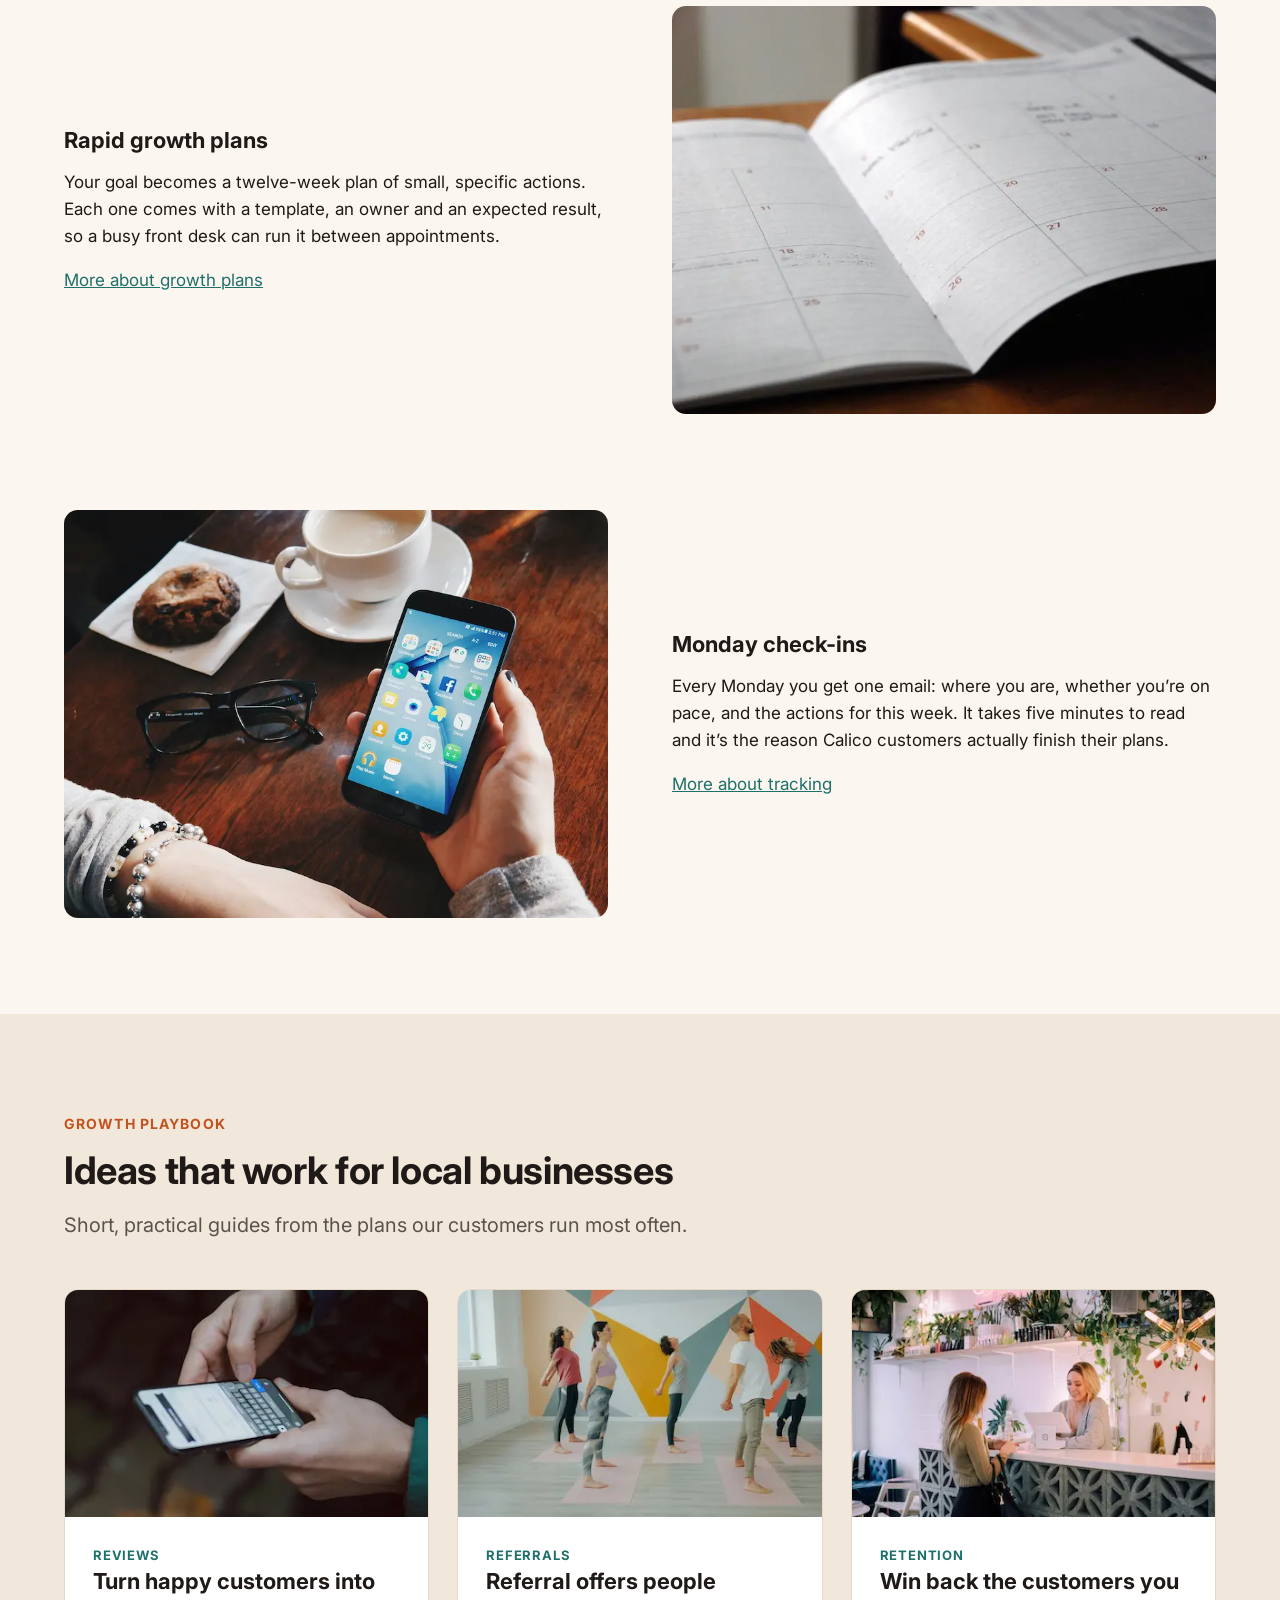
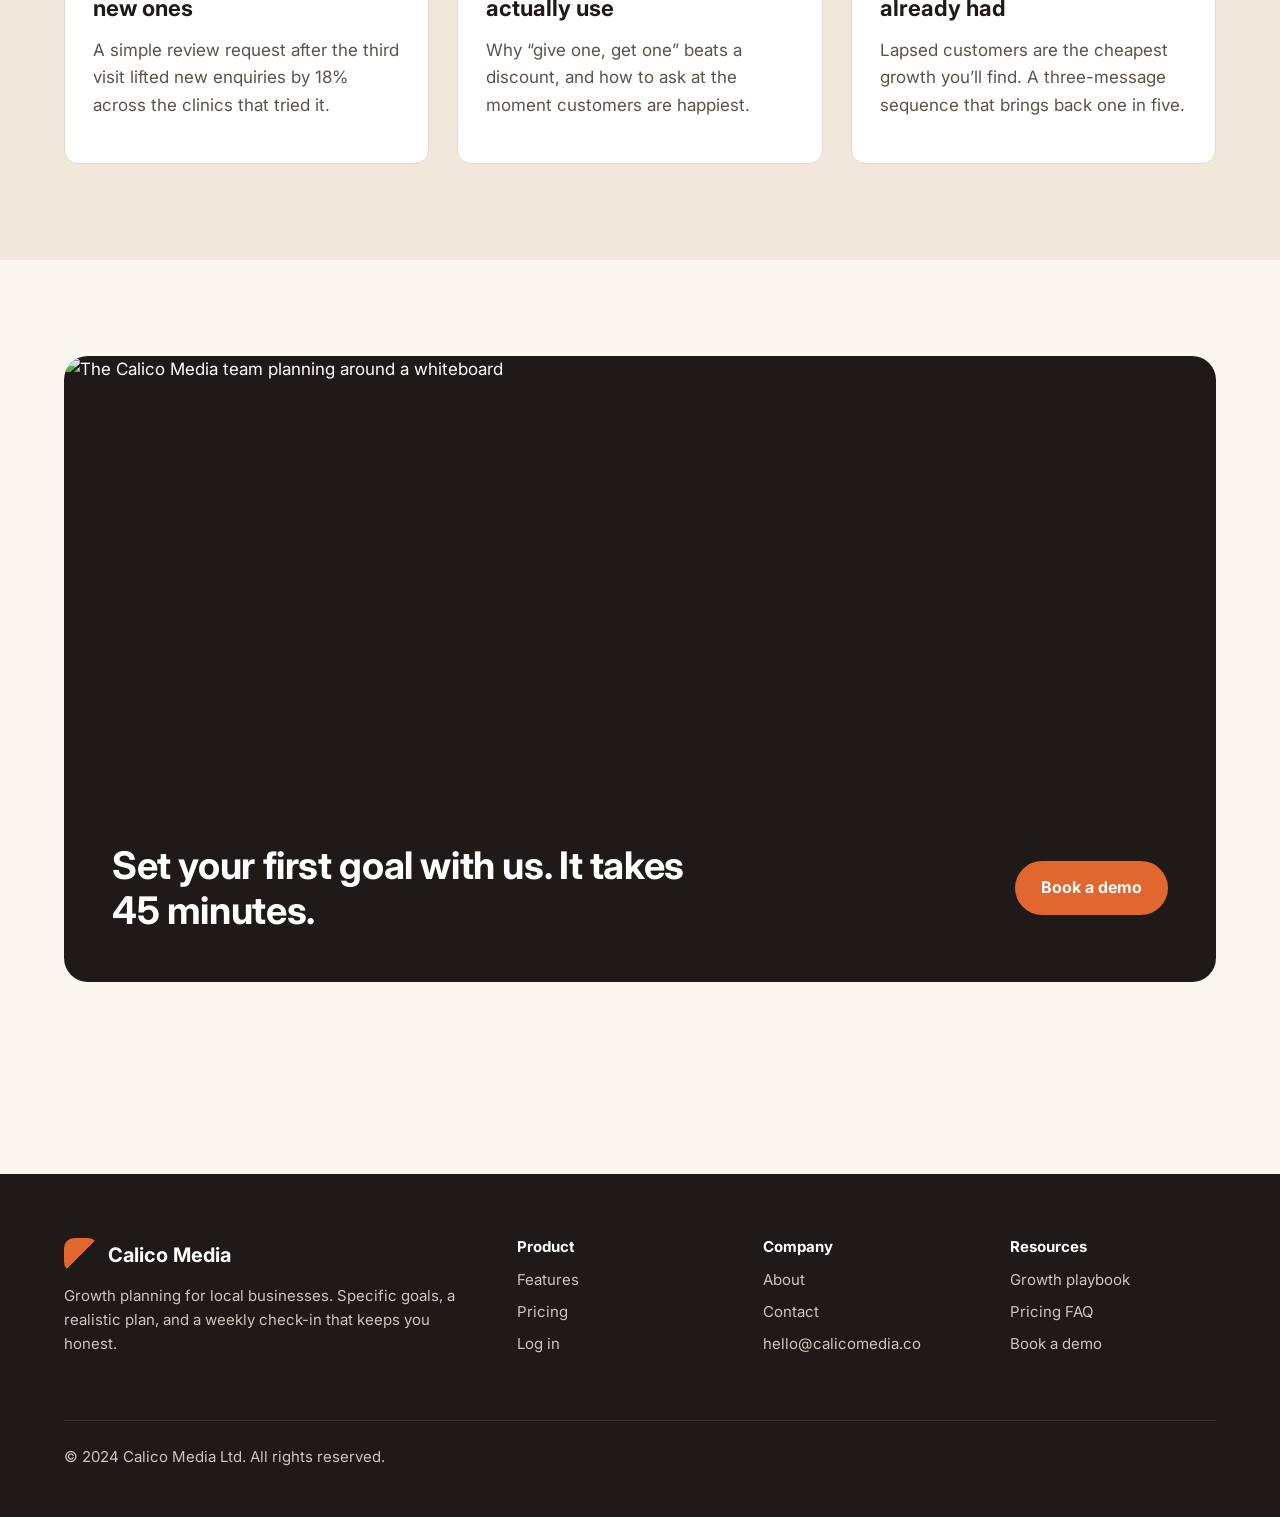
==== commit 3dbc595f: "fix: improved image performance of playbook rebooking" ====
--- a/public/index.html
+++ b/public/index.html
@@ -193,7 +193,17 @@
             </div>
           </article>
           <article class="card">
-            <img src="images/playbook-rebooking.jpg" alt="A customer at the front desk booking her next visit">
+            <img src="images/playbook_rebooking/playbook_rebooking-800w.webp" 
+            srcset="
+            images/playbook_rebooking/playbook_rebooking-400w.webp 400w,
+            images/playbook_rebooking/playbook_rebooking-800w.webp 800w,
+            images/playbook_rebooking/playbook_rebooking-1200w.webp 1200w
+            "
+            sizes="(max-width: 768px) 100vw, (max-width: 1200px) 33vw, 366px"
+            width="1200"
+            height="750"
+            loading="lazy"
+            alt="A customer at the front desk booking her next visit">
             <div class="card-body">
               <span class="card-tag">Retention</span>
               <h3>Win back the customers you already had</h3>
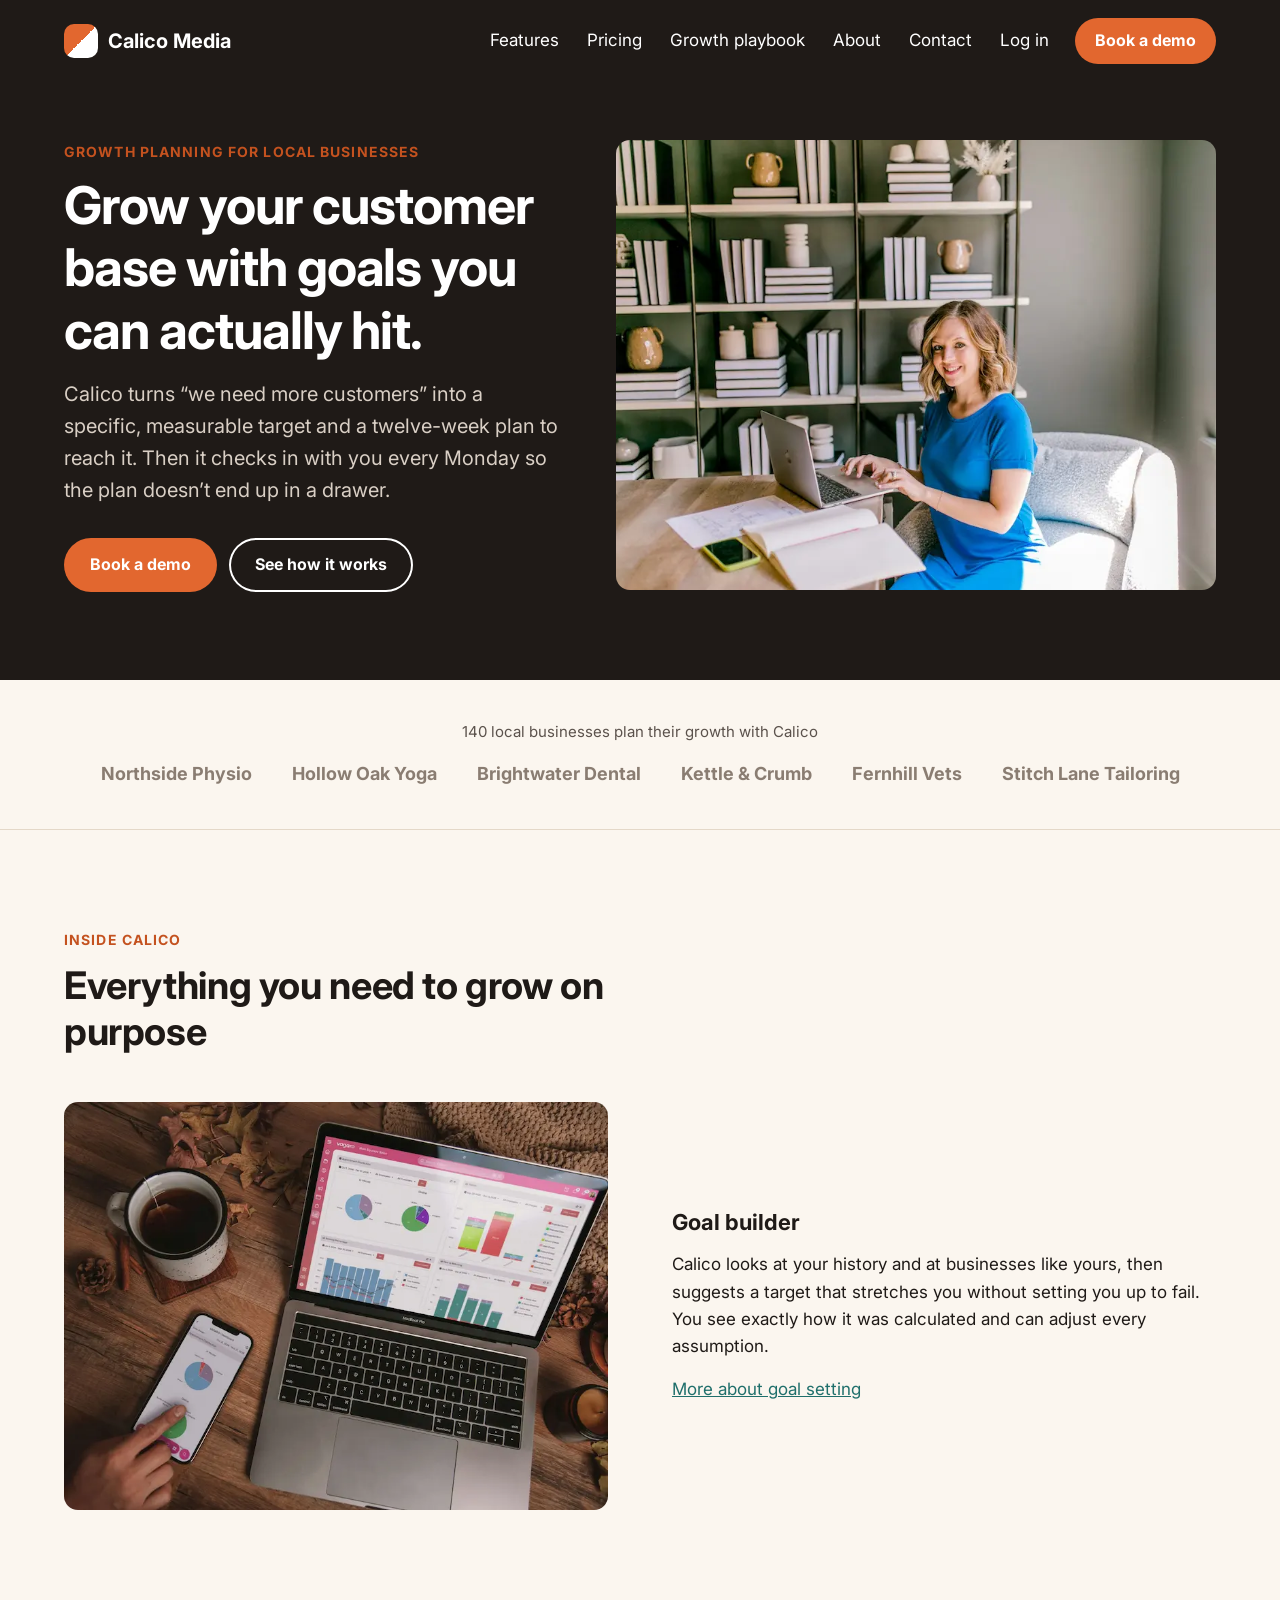
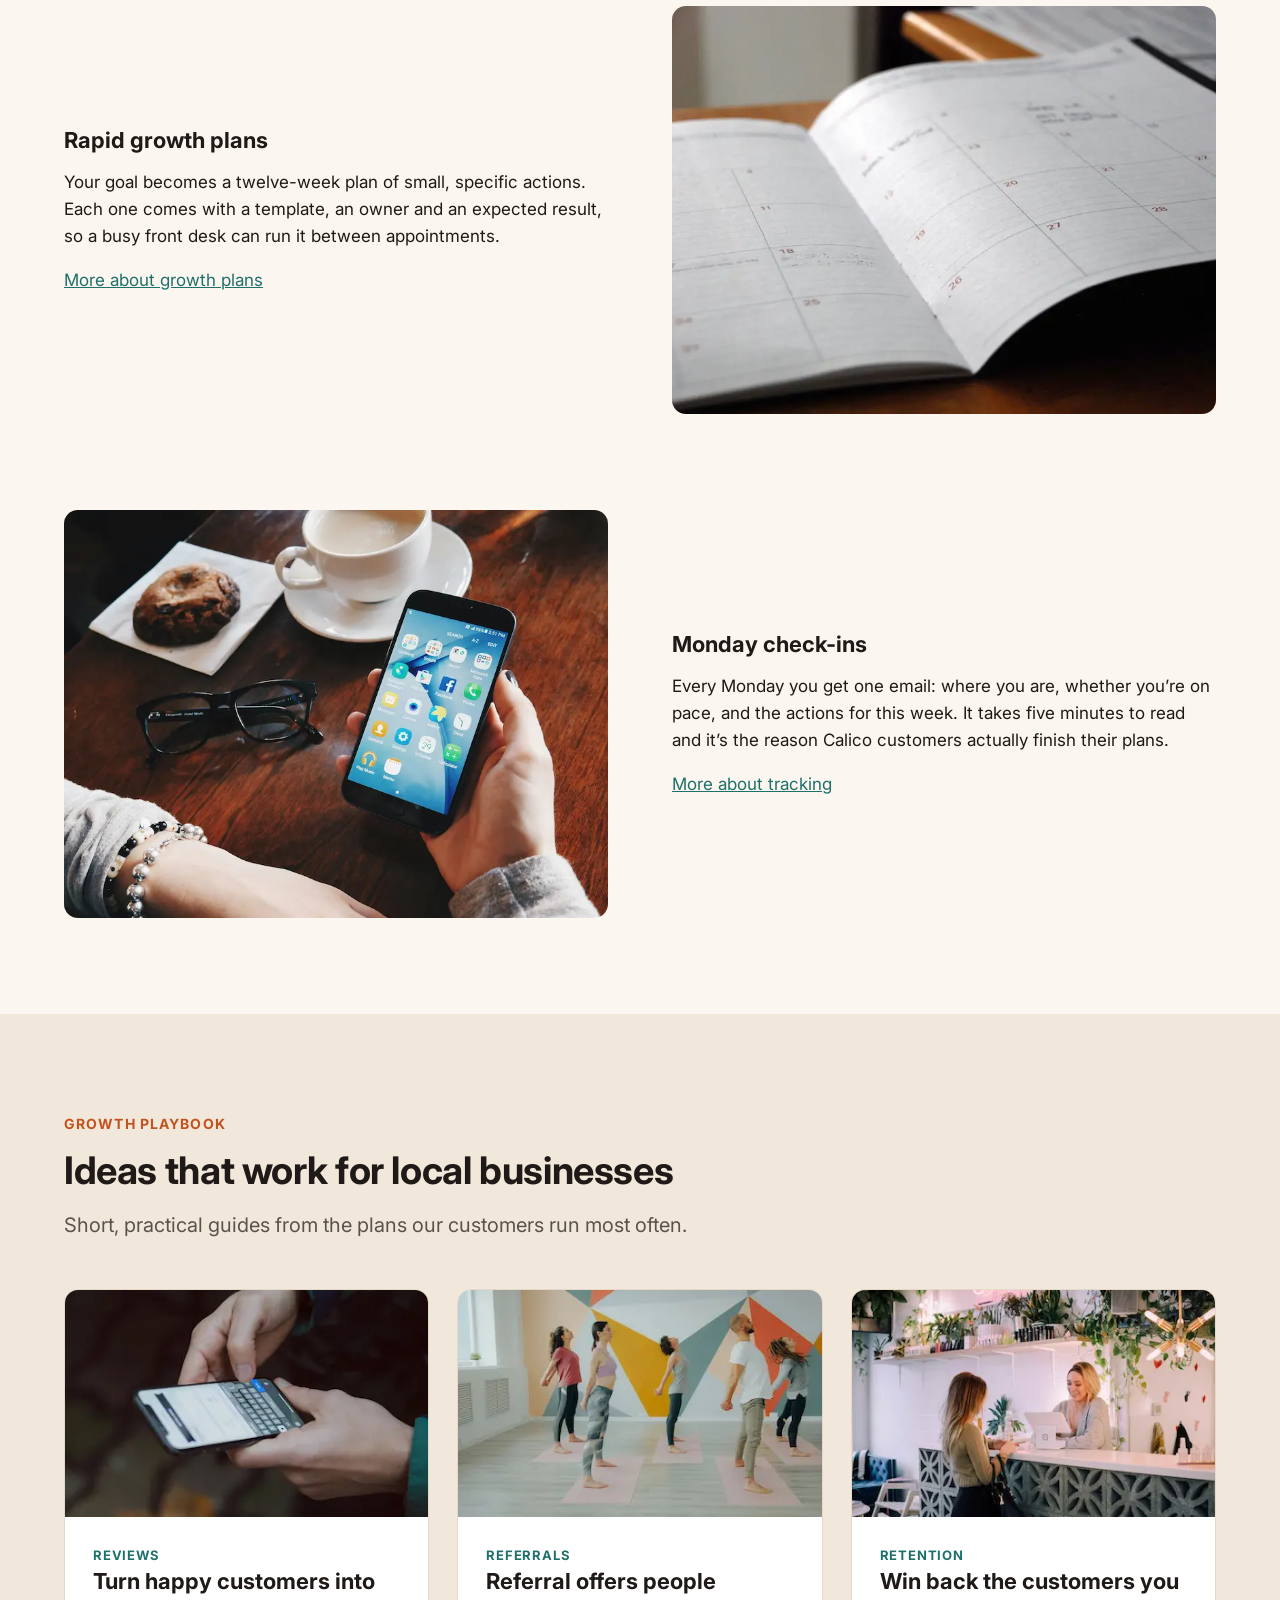
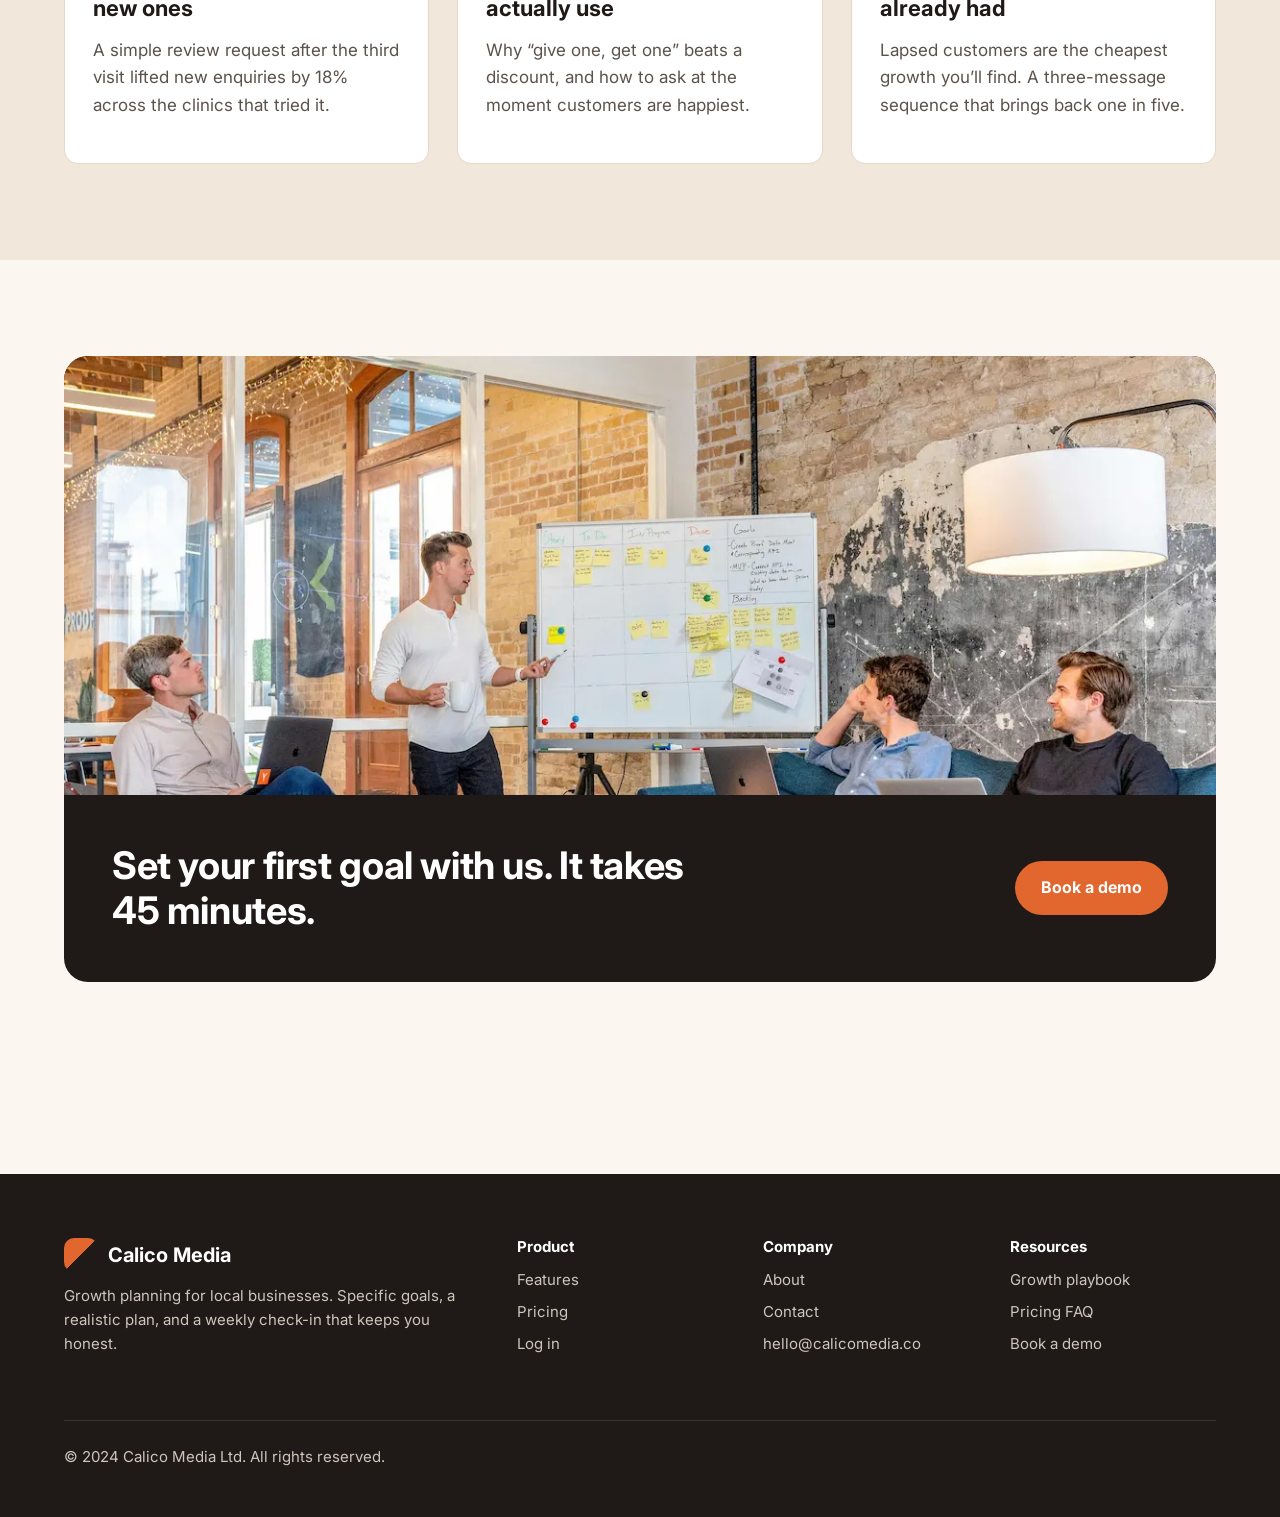
==== commit d1f4ea66: "fix: improved image performance for the team image" ====
--- a/public/index.html
+++ b/public/index.html
@@ -217,7 +217,17 @@
     <section class="section">
       <div class="container">
         <div class="cta-band">
-          <img src="images/team-workshop.jpg" alt="The Calico Media team planning around a whiteboard">
+          <img src="images/team/team-800w.webp" 
+            srcset="
+            images/team/team-400w.webp 400w,
+            images/team/team-800w.webp 800w,
+            images/team/team-1200w.webp 1200w
+            "
+            sizes="(max-width: 768px) calc(100vw - 112px), (max-width: 1200px) calc(100vw - 48px), 1152px"
+            width="1200"
+            height="457"
+            loading="lazy"
+            alt="The Calico Media team planning around a whiteboard">
           <div class="cta-body">
             <h2>Set your first goal with us. It takes 45 minutes.</h2>
             <a class="btn" href="contact.html">Book a demo</a>
--- a/public/css/styles.css
+++ b/public/css/styles.css
@@ -540,6 +540,7 @@
 .cta-band img {
   display: block;
   width: 100%;
+  height: auto;
   aspect-ratio: 21 / 8;
   object-fit: cover;
 }
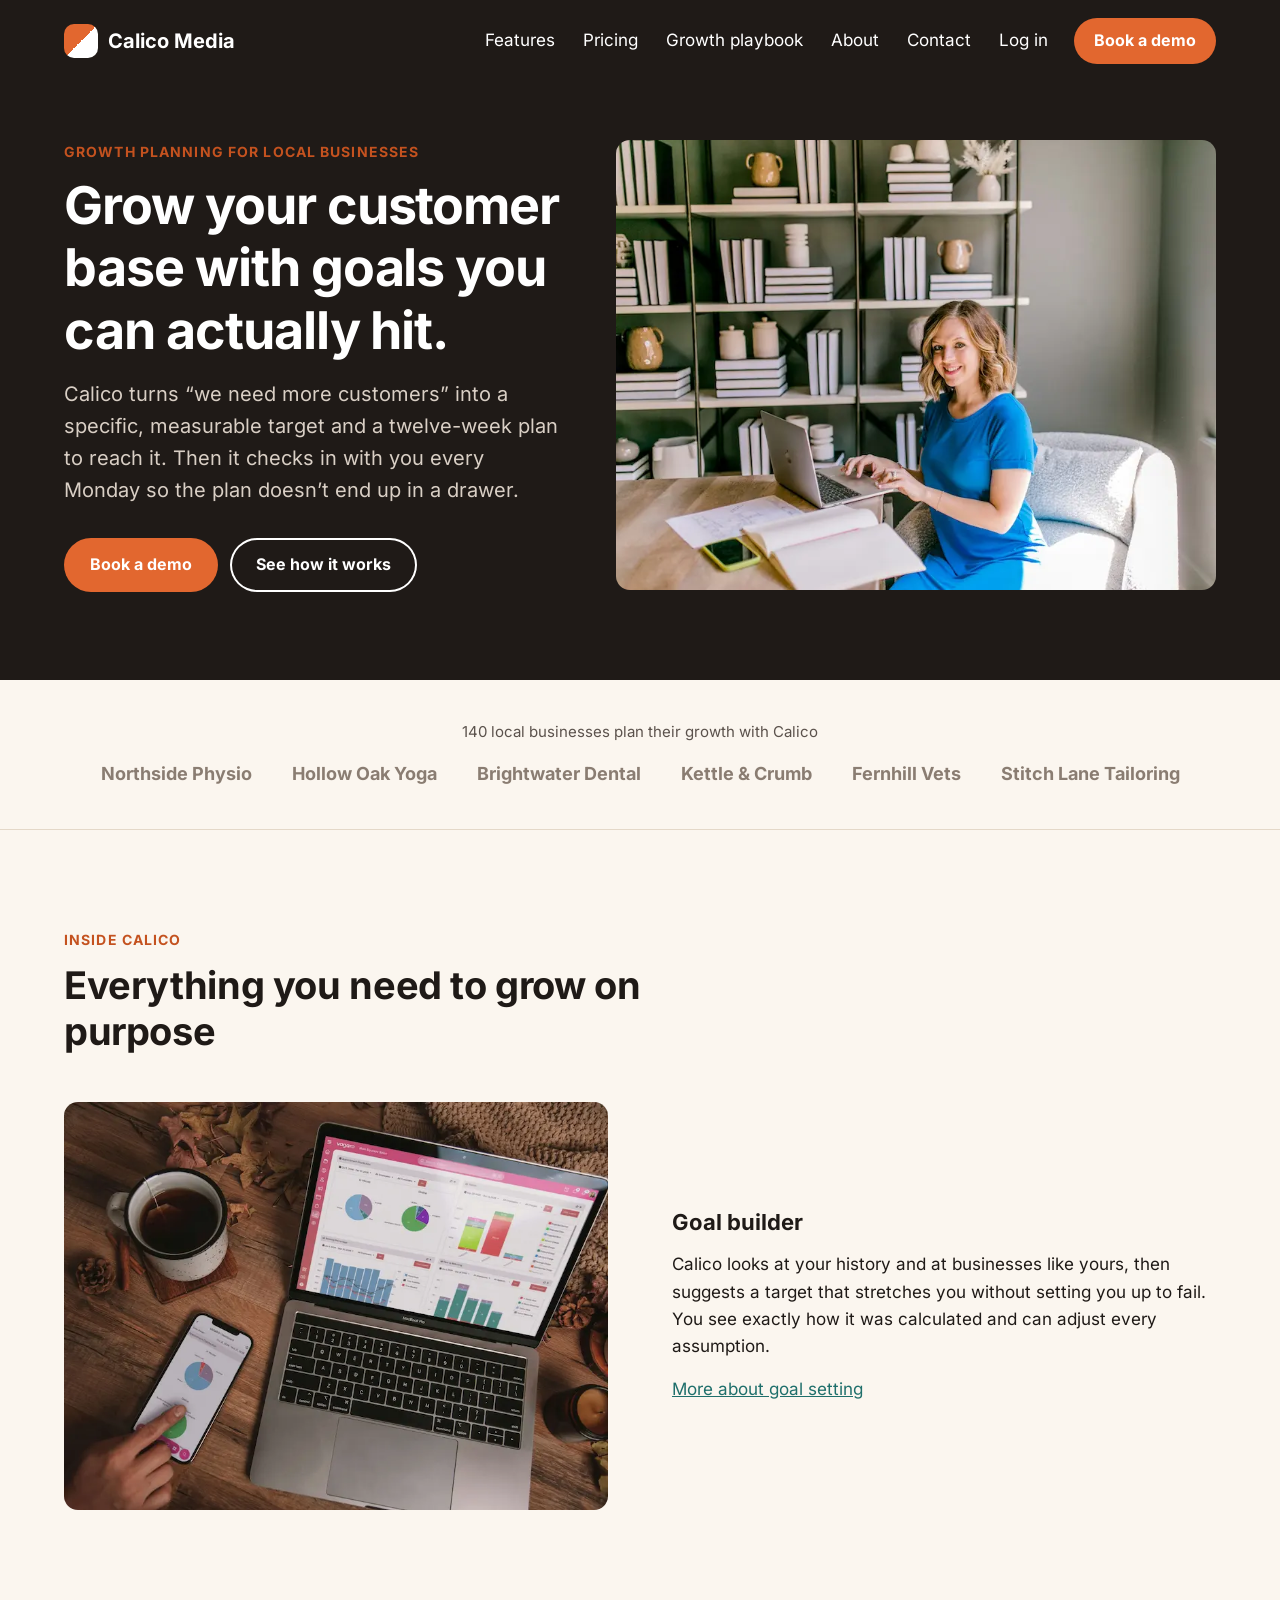
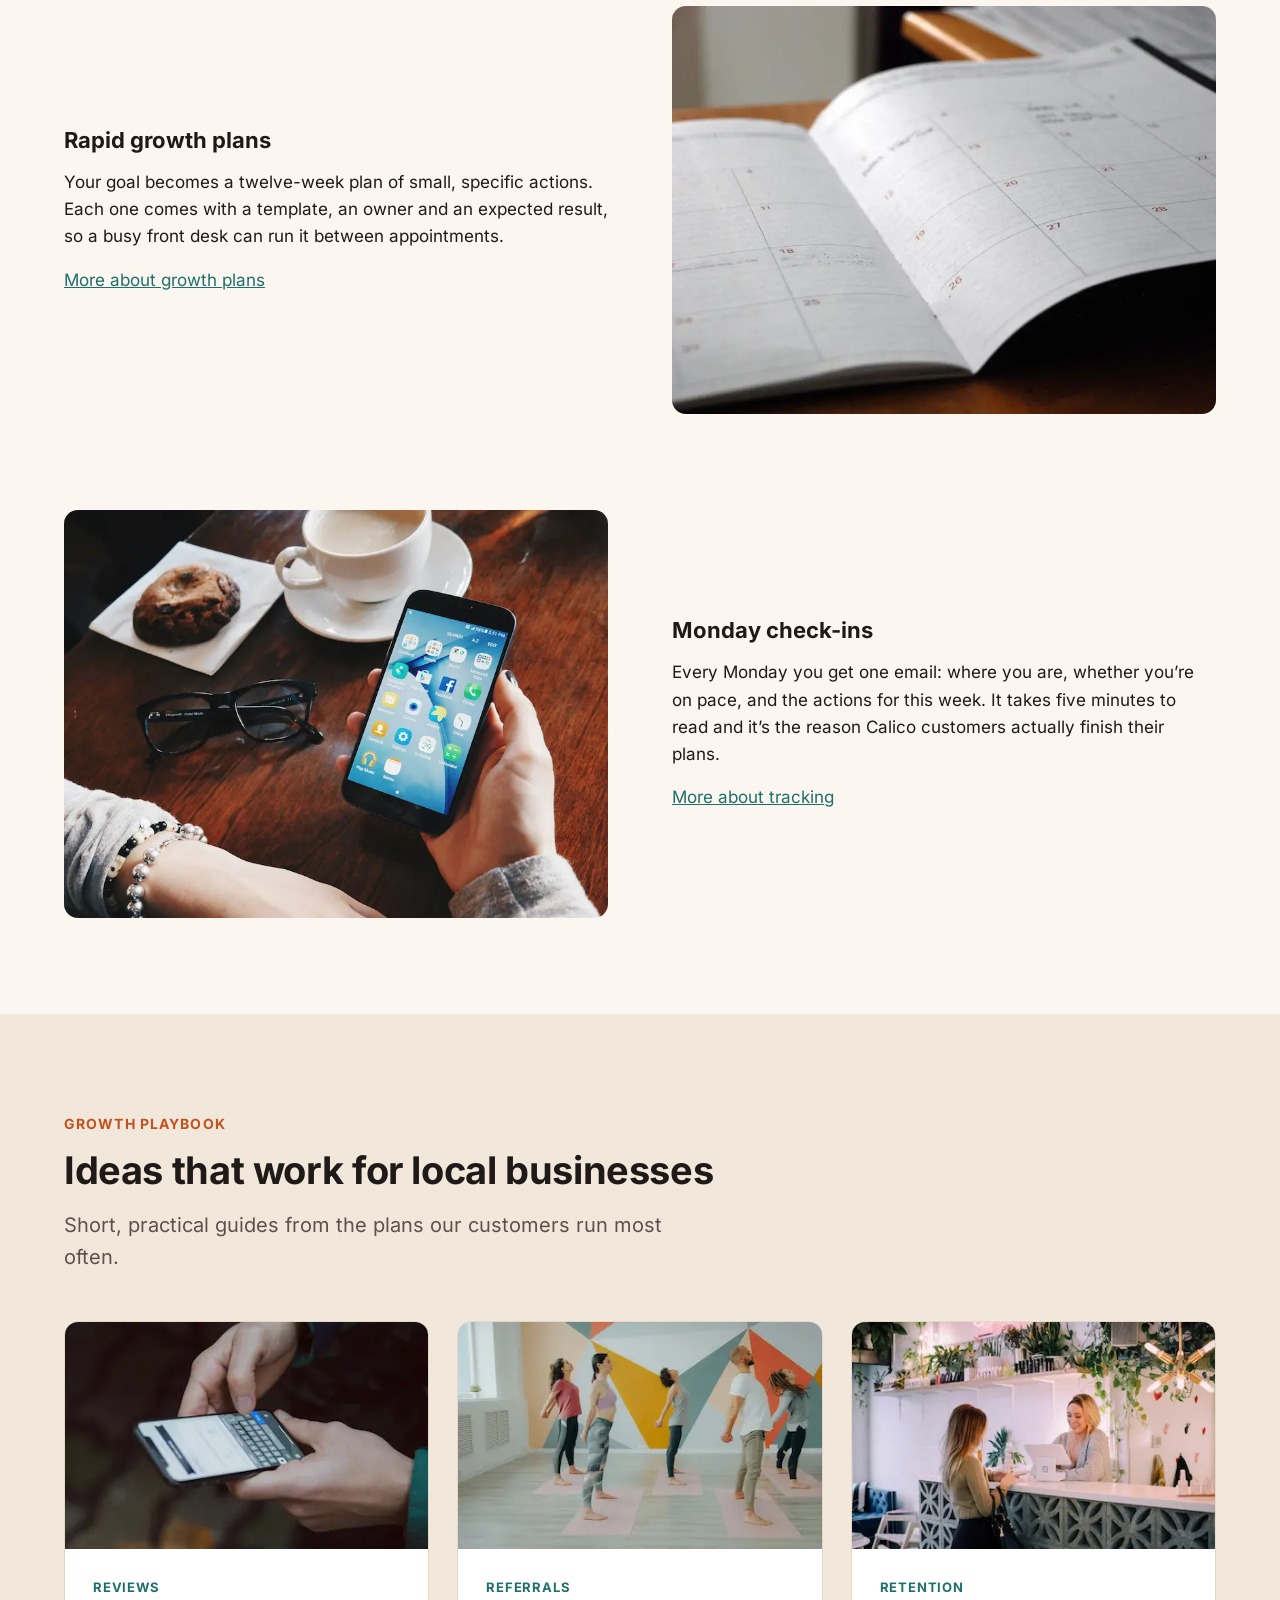
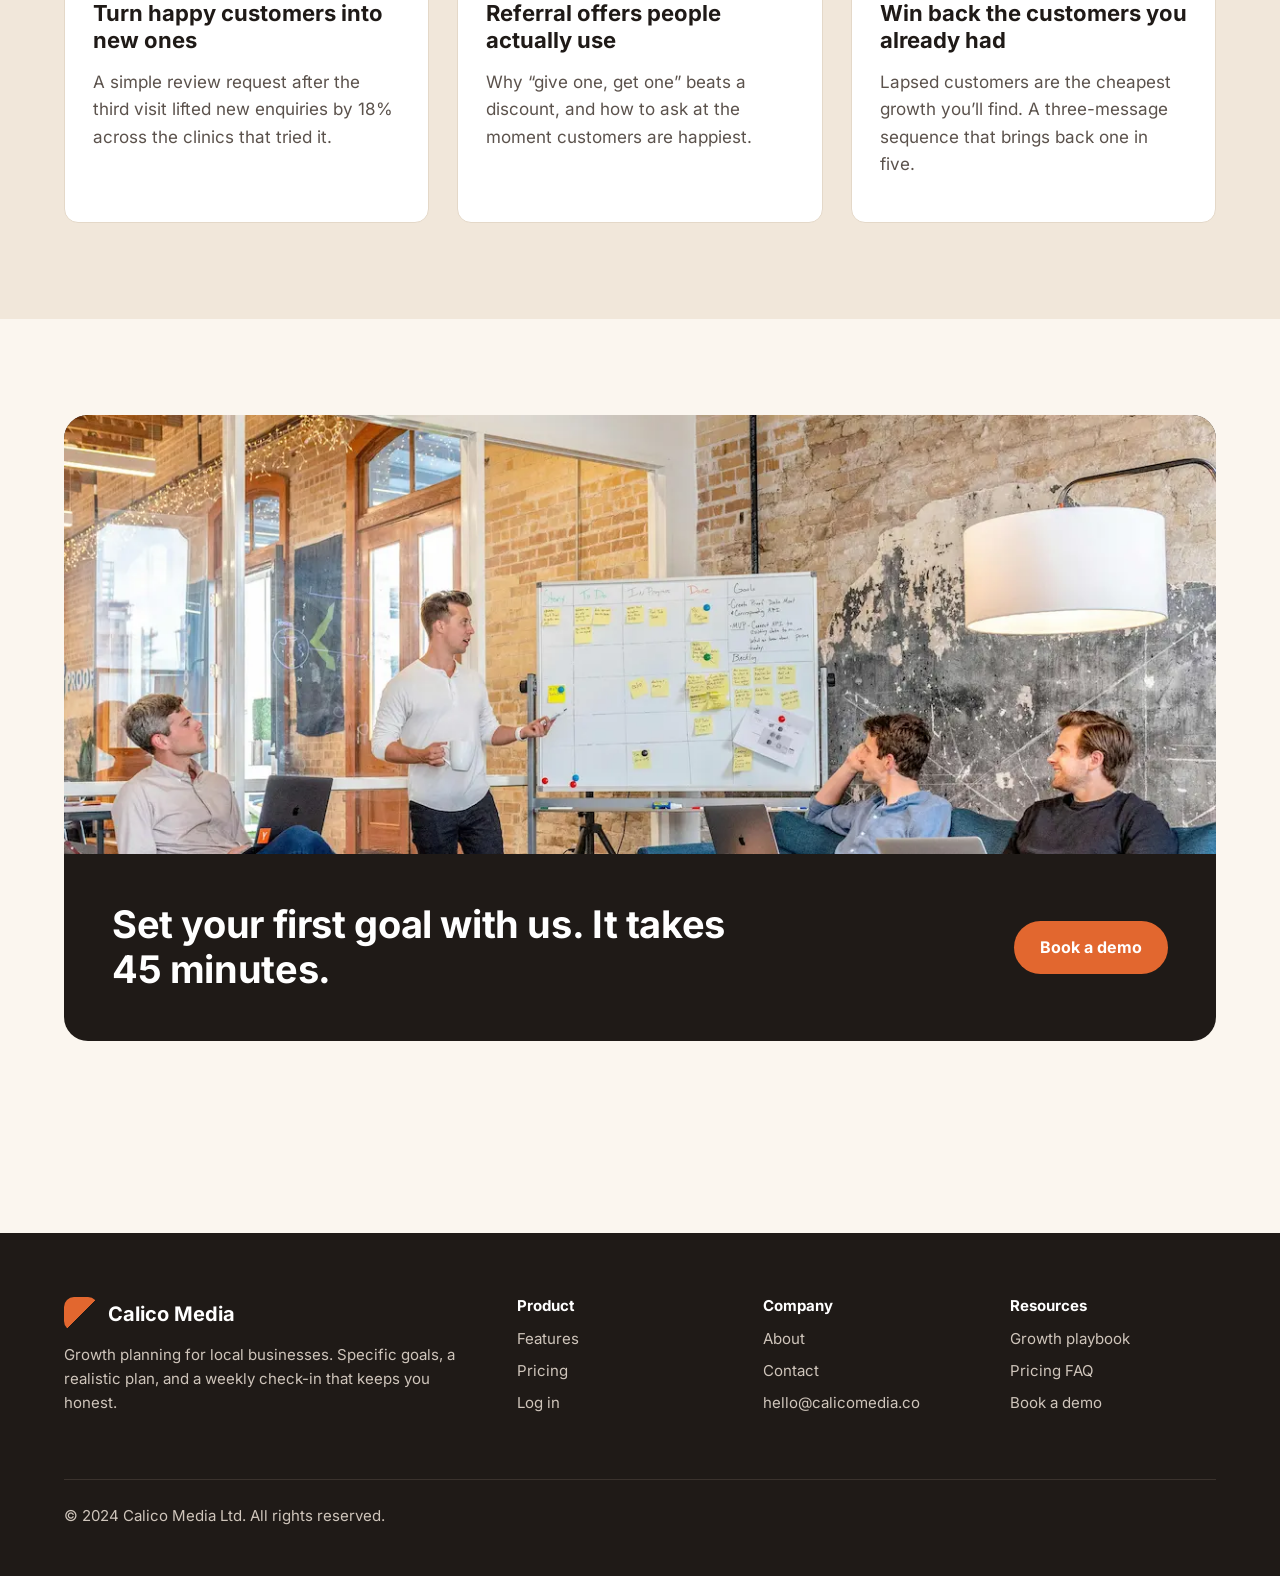
==== commit ad24df08: "fix: improved performance by uploading fonts to repository" ====
--- a/public/index.html
+++ b/public/index.html
@@ -5,9 +5,6 @@
   <meta name="viewport" content="width=device-width, initial-scale=1">
   <title>Calico Media | Growth planning for local businesses</title>
   <meta name="description" content="Calico helps local businesses grow their customer base with specific, measurable, realistic goals and a rapid growth plan you can run every week.">
-  <link rel="preconnect" href="https://fonts.googleapis.com">
-  <link rel="preconnect" href="https://fonts.gstatic.com" crossorigin>
-  <link href="https://fonts.googleapis.com/css2?family=Inter:wght@100;200;300;400;500;600;700;800;900&display=swap" rel="stylesheet">
   <link rel="stylesheet" href="css/styles.css">
 </head>
 <body>
--- a/public/css/styles.css
+++ b/public/css/styles.css
@@ -17,6 +17,24 @@
 *::before,
 *::after {
   box-sizing: border-box;
+}
+
+/* Regular (400) */
+@font-face {
+  font-family: 'Inter';
+  src: url('../fonts/inter-v20-latin-regular.woff2') format('woff2');
+  font-weight: 400;
+  font-style: normal;
+  font-display: swap; /* Prevents invisible text while loading */
+}
+
+/* Bold (700) */
+@font-face {
+  font-family: 'Inter';
+  src: url('../fonts/inter-v20-latin-700.woff2') format('woff2');
+  font-weight: 700;
+  font-style: normal;
+  font-display: swap;
 }
 
 body {
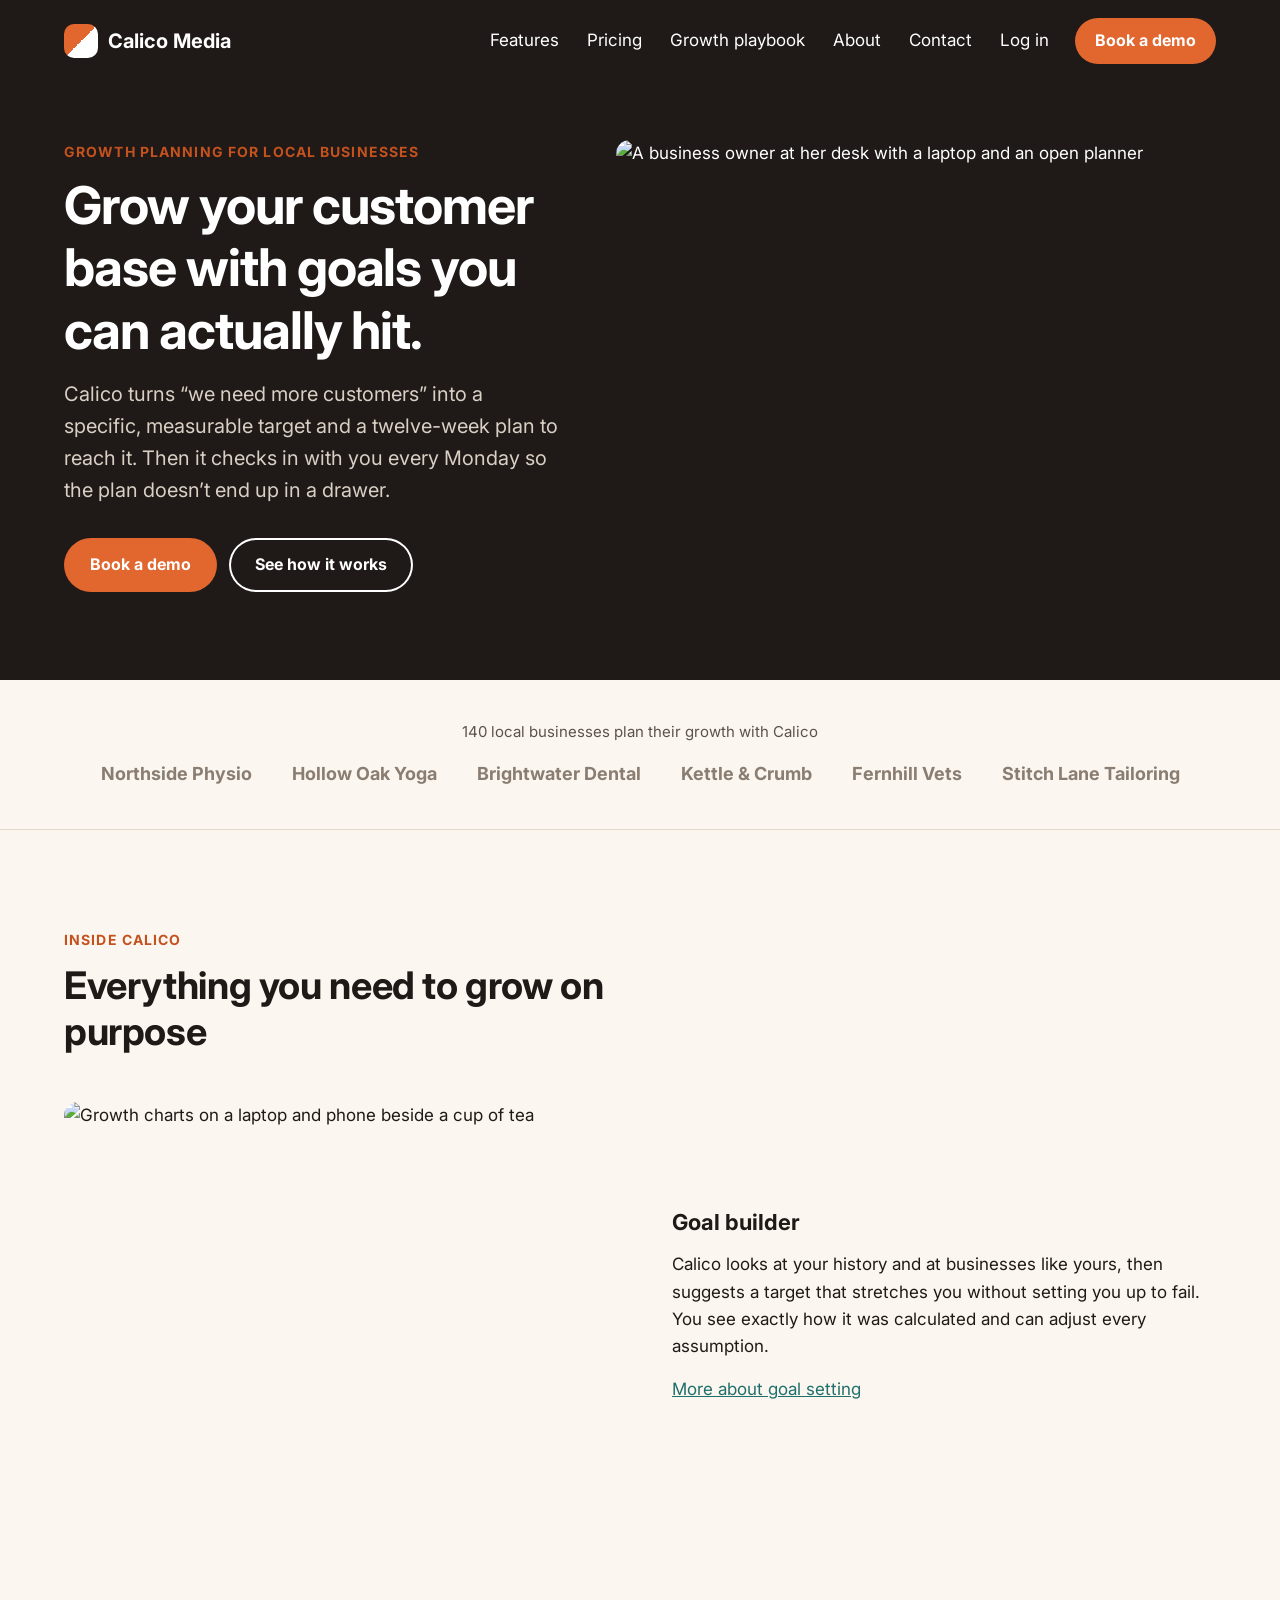
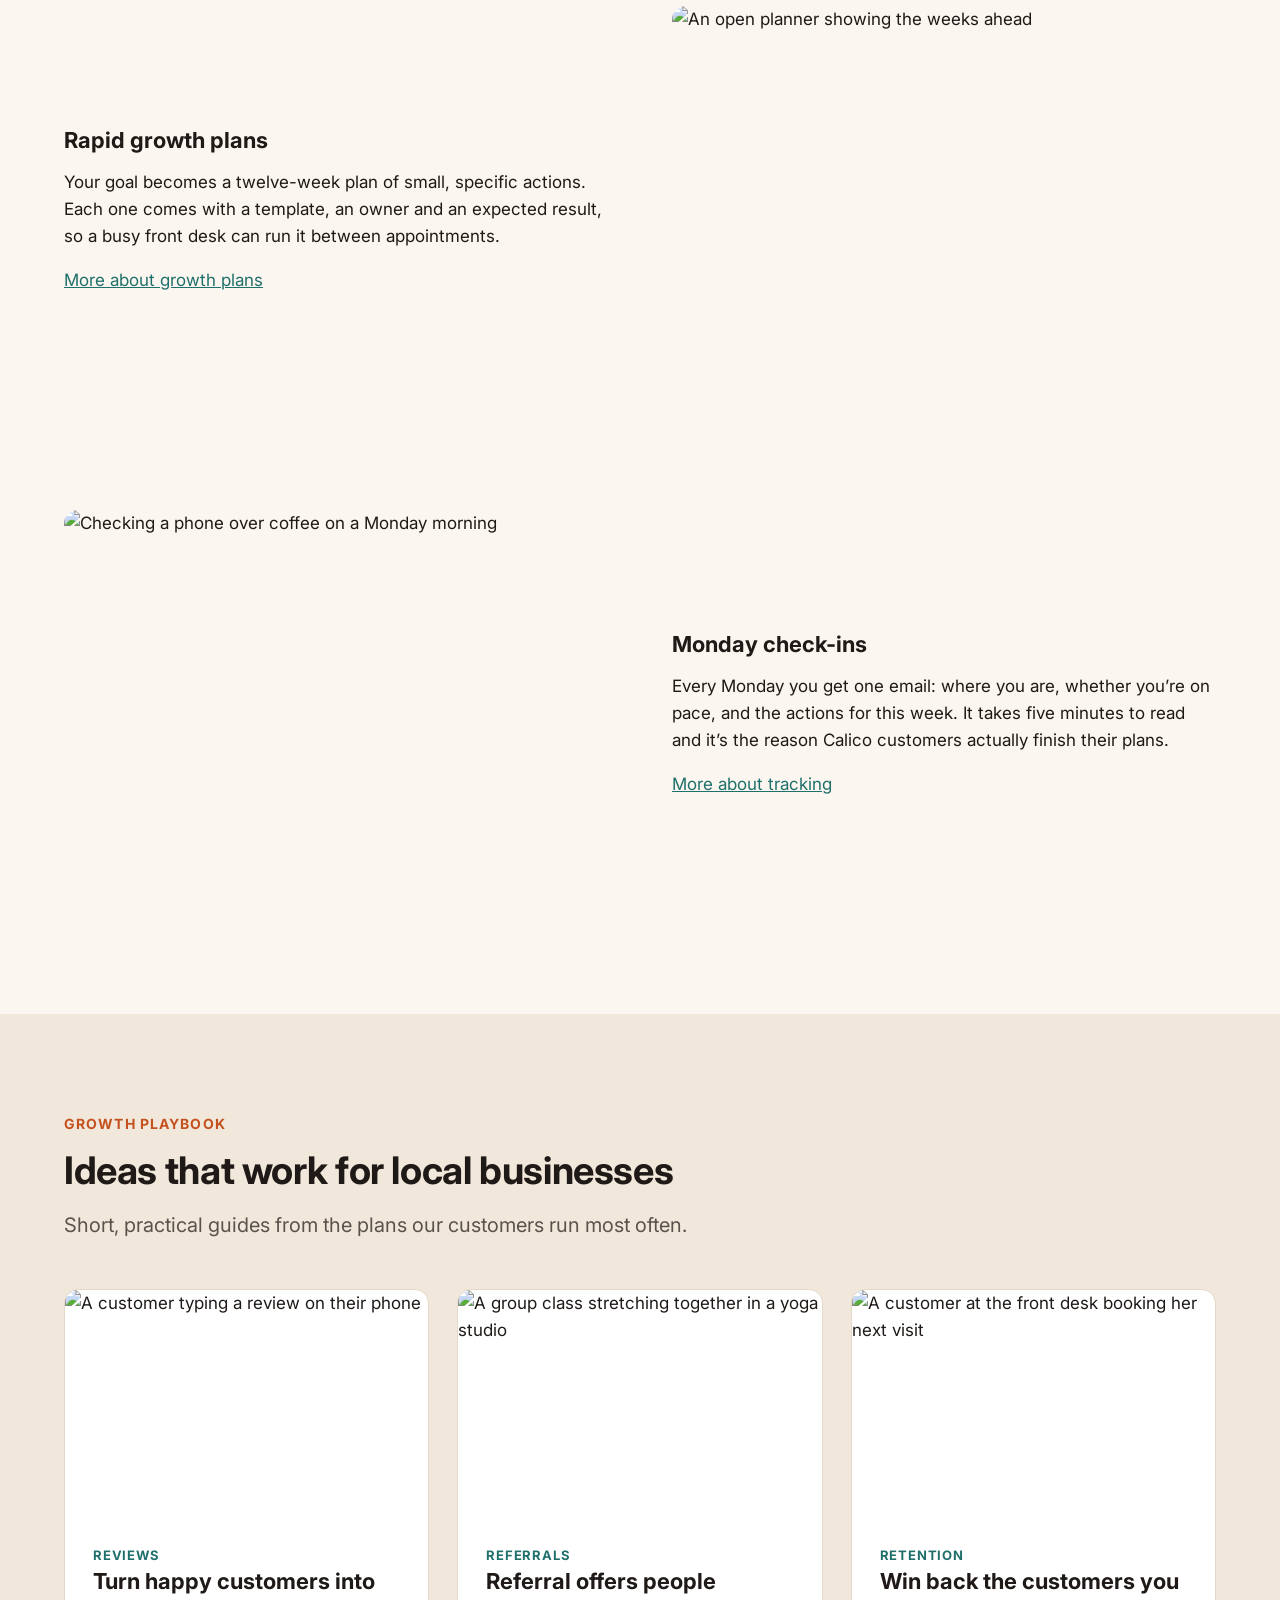
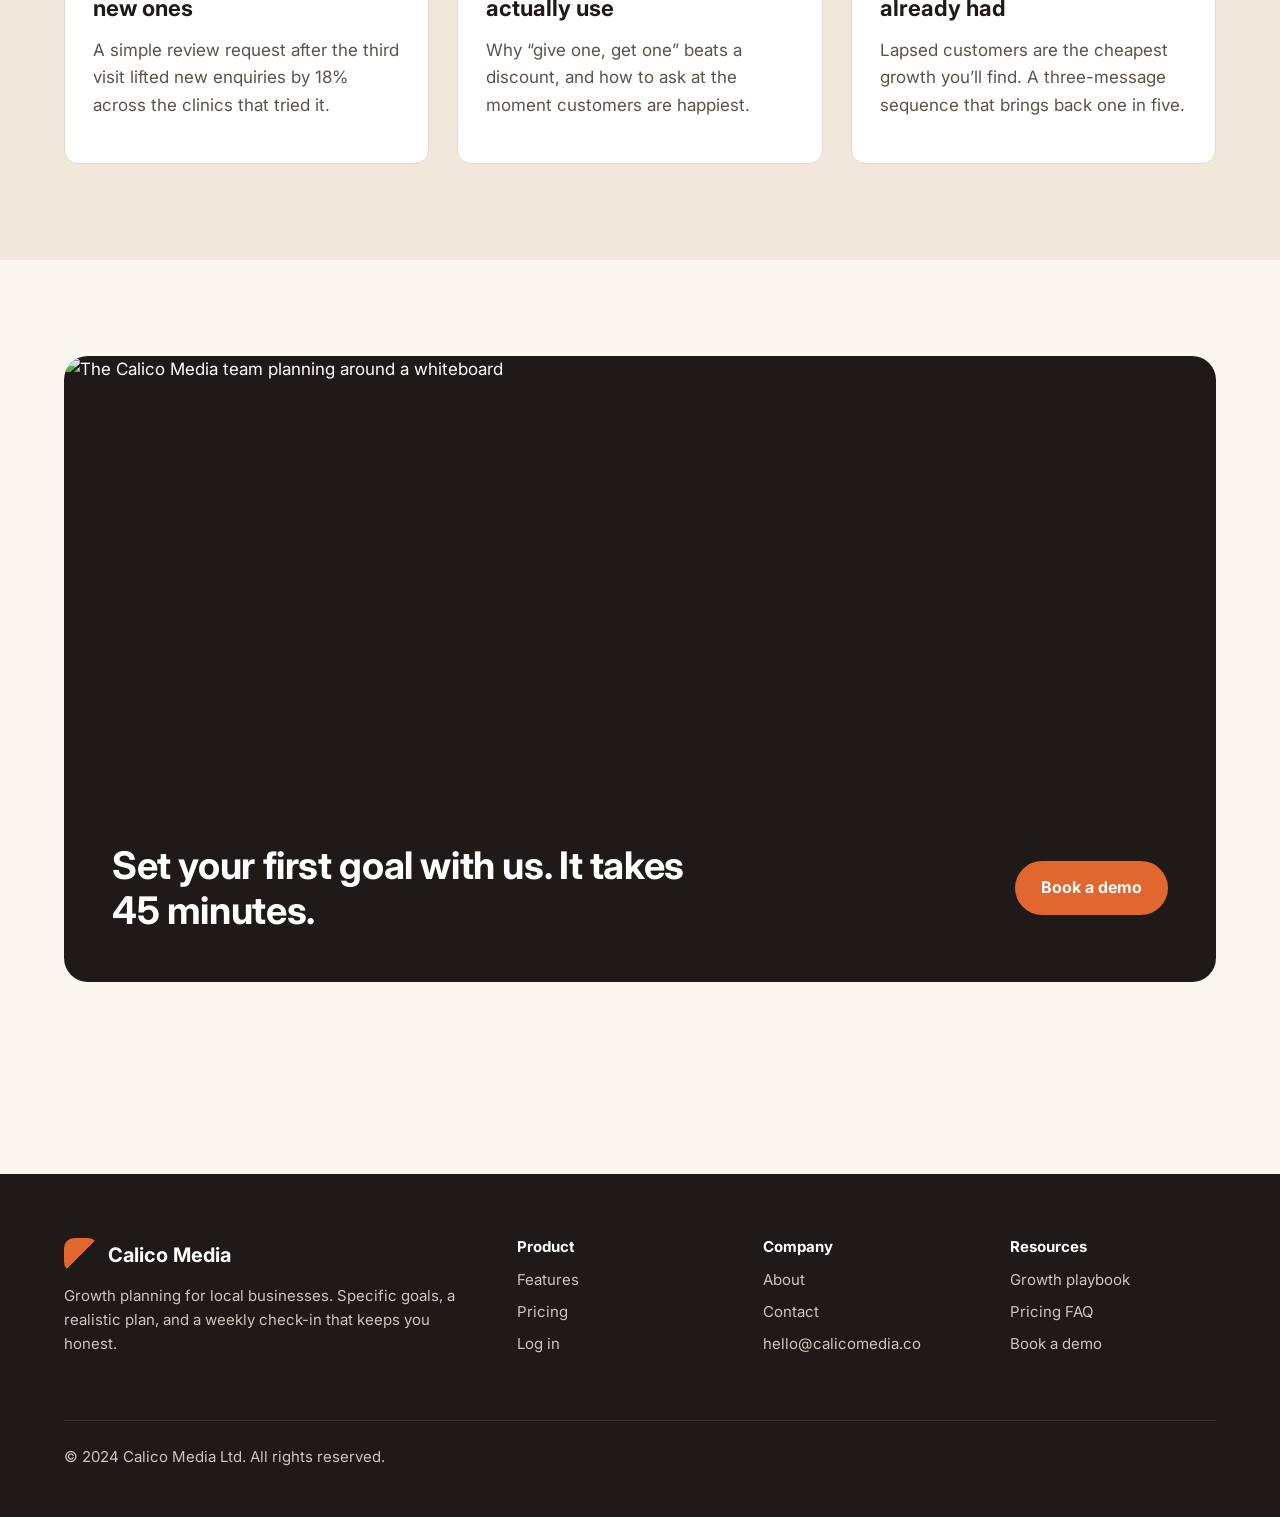
==== commit 4bb61a13: "fix: updating the code to match the homepage-page-weight branch worked on prior to this" ====
--- a/public/index.html
+++ b/public/index.html
@@ -5,6 +5,9 @@
   <meta name="viewport" content="width=device-width, initial-scale=1">
   <title>Calico Media | Growth planning for local businesses</title>
   <meta name="description" content="Calico helps local businesses grow their customer base with specific, measurable, realistic goals and a rapid growth plan you can run every week.">
+  <link rel="preconnect" href="https://fonts.googleapis.com">
+  <link rel="preconnect" href="https://fonts.gstatic.com" crossorigin>
+  <link href="https://fonts.googleapis.com/css2?family=Inter:wght@100;200;300;400;500;600;700;800;900&display=swap" rel="stylesheet">
   <link rel="stylesheet" href="css/styles.css">
 </head>
 <body>
@@ -43,18 +46,7 @@
           </div>
         </div>
         <div class="hero-media">
-          <img class="hero-image" src="images/hero/hero-800w.webp" 
-          srcset="images/hero/hero-480w.webp 480w,
-          images/hero/hero-800w.webp 800w,
-          images/hero/hero-1200w.webp 1200w,
-          images/hero/hero-1600w.webp 1600w
-          " 
-          sizes="(max-width: 768px) 90vw, (max-width: 1024px) 100vw, 600px"
-          alt="A business owner at her desk with a laptop and an open planner"
-          width="1600"
-          height="1200"
-          loading="lazy"
-          >
+          <img class="hero-image" src="images/hero-weekly-plan.jpg" alt="A business owner at her desk with a laptop and an open planner">
         </div>
       </div>
     </section>
@@ -82,17 +74,7 @@
 
         <div class="feature-row">
           <div class="feature-media">
-            <img src="images/feat_goal-builder/feat_goal-builder-800w.webp" 
-             srcset="
-             images/feat_goal-builder/feat_goal-builder-400w.webp 400w,
-             images/feat_goal-builder/feat_goal-builder-800w.webp 800w,
-             images/feat_goal-builder/feat_goal-builder-1200w.webp 1200w
-             "
-            sizes="(max-width: 768px) 90vw, 544px"
-            alt="Growth charts on a laptop and phone beside a cup of tea"
-            width="1200"
-            height="900"
-            >
+            <img src="images/feature-goal-builder.jpg" alt="Growth charts on a laptop and phone beside a cup of tea" loading="lazy">
           </div>
           <div>
             <h3>Goal builder</h3>
@@ -103,17 +85,7 @@
 
         <div class="feature-row feature-row--reverse">
           <div class="feature-media">
-            <img src="images/feat_growth-plan/feat_growth-plan-800w.webp" 
-            srcset="
-             images/feat_growth-plan/feat_growth-plan-400w.webp 400w,
-             images/feat_growth-plan/feat_growth-plan-800w.webp 800w,
-             images/feat_growth-plan/feat_growth-plan-1200w.webp 1200w
-             "
-            sizes="(max-width: 768px) 90vw, 544px"
-            width="1200"
-            height="900"
-            loading="lazy"
-            alt="An open planner showing the weeks ahead">
+            <img src="images/feature-growth-plan.jpg" alt="An open planner showing the weeks ahead" loading="lazy">
           </div>
           <div>
             <h3>Rapid growth plans</h3>
@@ -124,17 +96,7 @@
 
         <div class="feature-row">
           <div class="feature-media">
-            <img src="images/feat_monday/feat_monday-800w.webp"
-            srcset="
-             images/feat_monday/feat_monday-400w.webp 400w,
-             images/feat_monday/feat_monday-800w.webp 800w,
-             images/feat_monday/feat_monday-1200w.webp 1200w
-             "
-            sizes="(max-width: 768px) 90vw, 544px"
-            width="1200"
-            height="900"
-            loading="lazy"
-            alt="Checking a phone over coffee on a Monday morning">
+            <img src="images/feature-monday-checkin.jpg" alt="Checking a phone over coffee on a Monday morning" loading="lazy">
           </div>
           <div>
             <h3>Monday check-ins</h3>
@@ -154,17 +116,7 @@
         </div>
         <div class="playbook-grid">
           <article class="card">
-            <img src="images/playbook_reviews/playbook_reviews-800w.webp" 
-            srcset="
-            images/playbook_reviews/playbook_reviews-400w.webp 400w,
-            images/playbook_reviews/playbook_reviews-800w.webp 800w,
-            images/playbook_reviews/playbook_reviews-1200w.webp 1200w
-            "
-            sizes="(max-width: 768px) 100vw, (max-width: 1200px) 33vw, 366px"
-            width="1200"
-            height="750"
-            loading="lazy"
-            alt="A customer typing a review on their phone">
+            <img src="images/playbook-reviews.jpg" alt="A customer typing a review on their phone" loading="lazy">
             <div class="card-body">
               <span class="card-tag">Reviews</span>
               <h3>Turn happy customers into new ones</h3>
@@ -172,17 +124,7 @@
             </div>
           </article>
           <article class="card">
-            <img src="images/playbook_referrals/playbook_referrals-800w.webp" 
-            srcset="
-            images/playbook_referrals/playbook_referrals-400w.webp 400w,
-            images/playbook_referrals/playbook_referrals-800w.webp 800w,
-            images/playbook_referrals/playbook_referrals-1200w.webp 1200w
-            "
-            sizes="(max-width: 768px) 100vw, (max-width: 1200px) 33vw, 366px"
-            width="1200"
-            height="750"
-            loading="lazy"
-            alt="A group class stretching together in a yoga studio">
+            <img src="images/playbook-referrals.jpg" alt="A group class stretching together in a yoga studio" loading="lazy">
             <div class="card-body">
               <span class="card-tag">Referrals</span>
               <h3>Referral offers people actually use</h3>
@@ -190,17 +132,7 @@
             </div>
           </article>
           <article class="card">
-            <img src="images/playbook_rebooking/playbook_rebooking-800w.webp" 
-            srcset="
-            images/playbook_rebooking/playbook_rebooking-400w.webp 400w,
-            images/playbook_rebooking/playbook_rebooking-800w.webp 800w,
-            images/playbook_rebooking/playbook_rebooking-1200w.webp 1200w
-            "
-            sizes="(max-width: 768px) 100vw, (max-width: 1200px) 33vw, 366px"
-            width="1200"
-            height="750"
-            loading="lazy"
-            alt="A customer at the front desk booking her next visit">
+            <img src="images/playbook-rebooking.jpg" alt="A customer at the front desk booking her next visit" loading="lazy">
             <div class="card-body">
               <span class="card-tag">Retention</span>
               <h3>Win back the customers you already had</h3>
@@ -214,17 +146,7 @@
     <section class="section">
       <div class="container">
         <div class="cta-band">
-          <img src="images/team/team-800w.webp" 
-            srcset="
-            images/team/team-400w.webp 400w,
-            images/team/team-800w.webp 800w,
-            images/team/team-1200w.webp 1200w
-            "
-            sizes="(max-width: 768px) calc(100vw - 112px), (max-width: 1200px) calc(100vw - 48px), 1152px"
-            width="1200"
-            height="457"
-            loading="lazy"
-            alt="The Calico Media team planning around a whiteboard">
+          <img src="images/team-workshop.jpg" alt="The Calico Media team planning around a whiteboard" loading="lazy">
           <div class="cta-body">
             <h2>Set your first goal with us. It takes 45 minutes.</h2>
             <a class="btn" href="contact.html">Book a demo</a>
--- a/public/css/styles.css
+++ b/public/css/styles.css
@@ -17,24 +17,6 @@
 *::before,
 *::after {
   box-sizing: border-box;
-}
-
-/* Regular (400) */
-@font-face {
-  font-family: 'Inter';
-  src: url('../fonts/inter-v20-latin-regular.woff2') format('woff2');
-  font-weight: 400;
-  font-style: normal;
-  font-display: swap; /* Prevents invisible text while loading */
-}
-
-/* Bold (700) */
-@font-face {
-  font-family: 'Inter';
-  src: url('../fonts/inter-v20-latin-700.woff2') format('woff2');
-  font-weight: 700;
-  font-style: normal;
-  font-display: swap;
 }
 
 body {
@@ -341,7 +323,6 @@
 
 .hero-image {
   width: 100%;
-  height: auto;
   aspect-ratio: 4 / 3;
   object-fit: cover;
   border-radius: var(--radius);
@@ -475,8 +456,6 @@
 .feature-media img {
   display: block;
   width: 100%;
-  max-width: 1200px;
-  height: auto;
   aspect-ratio: 4 / 3;
   object-fit: cover;
   border-radius: var(--radius);
@@ -486,7 +465,7 @@
 
 .playbook-grid {
   display: grid;
-  grid-template-columns: repeat(3, 1fr);
+  grid-template-columns: repeat(auto-fit, minmax(300px, 1fr));
   gap: 28px;
 }
 
@@ -508,7 +487,6 @@
 .card img {
   display: block;
   width: 100%;
-  height: auto;
   aspect-ratio: 16 / 10;
   object-fit: cover;
 }
@@ -558,7 +536,6 @@
 .cta-band img {
   display: block;
   width: 100%;
-  height: auto;
   aspect-ratio: 21 / 8;
   object-fit: cover;
 }
@@ -917,7 +894,7 @@
   }
 
   .hero-media {
-    width: 100%;
+    width: 100vw;
   }
 
   .hero-image {
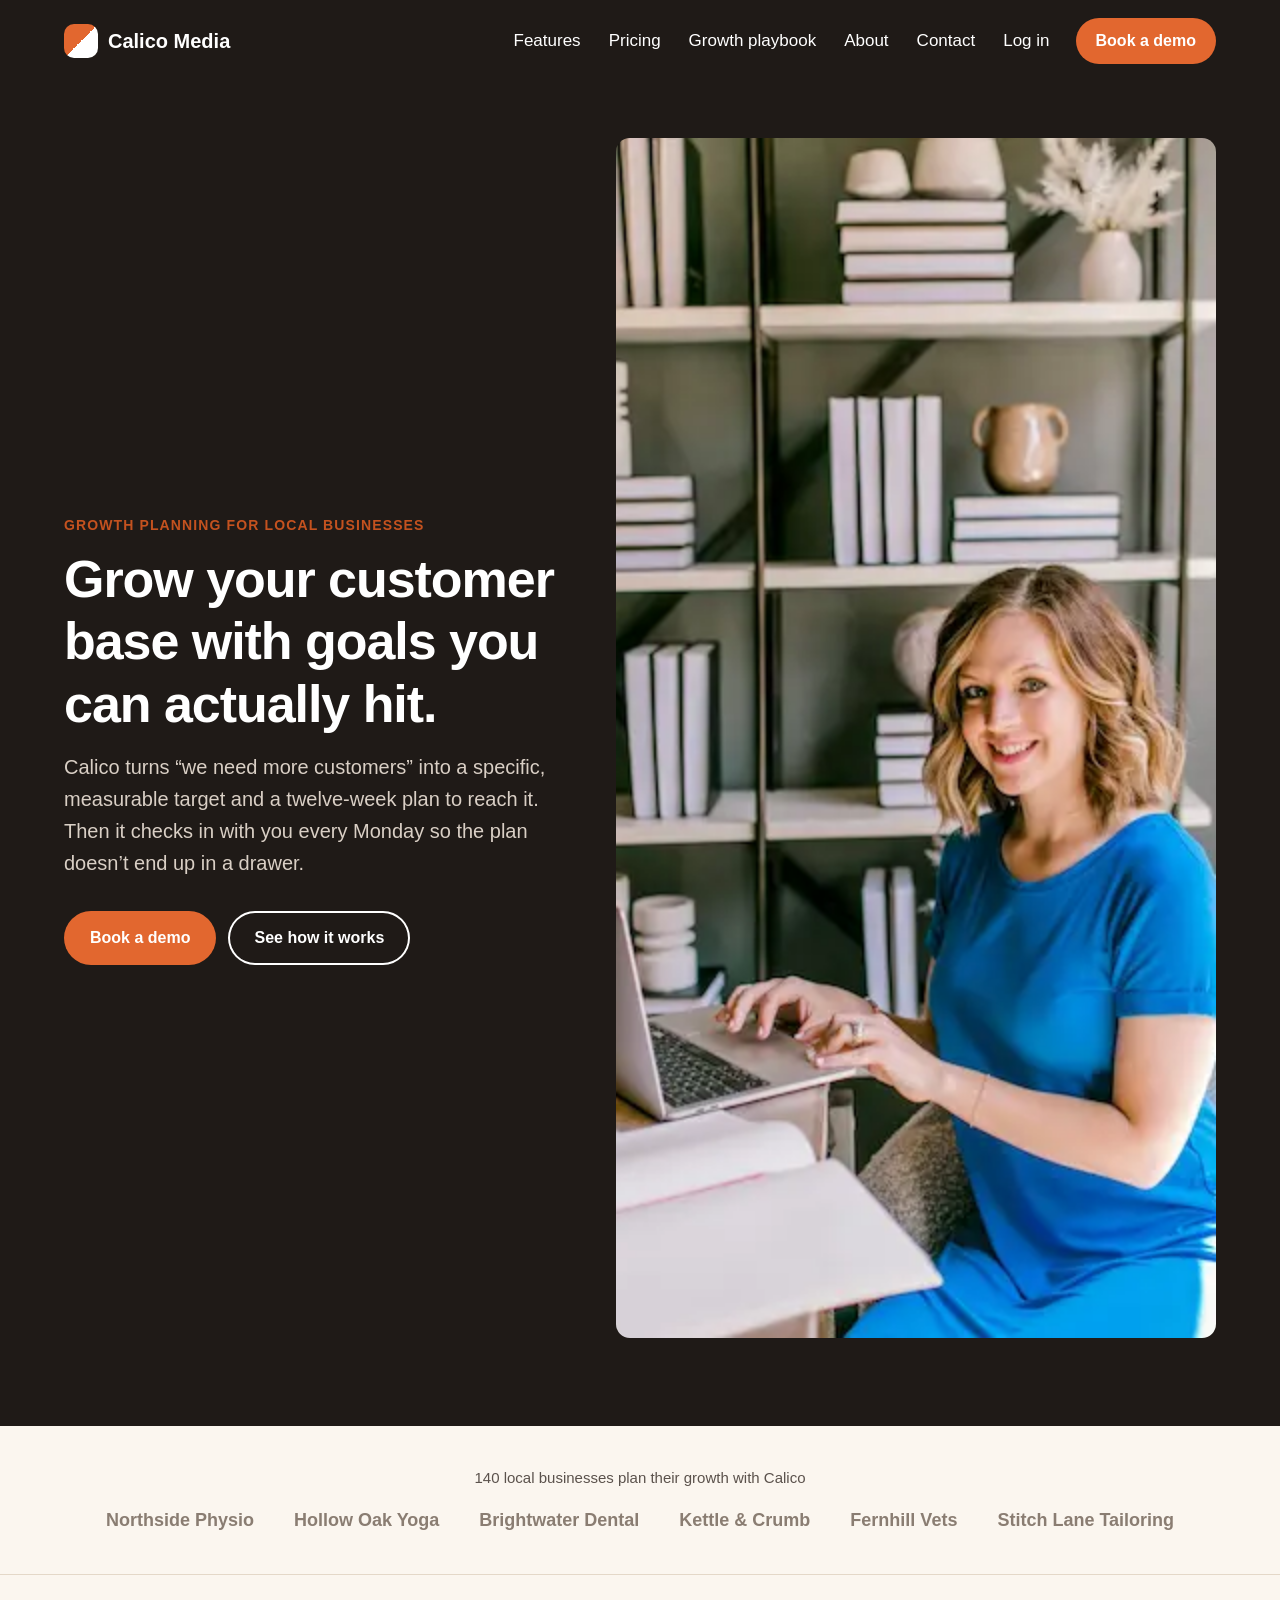
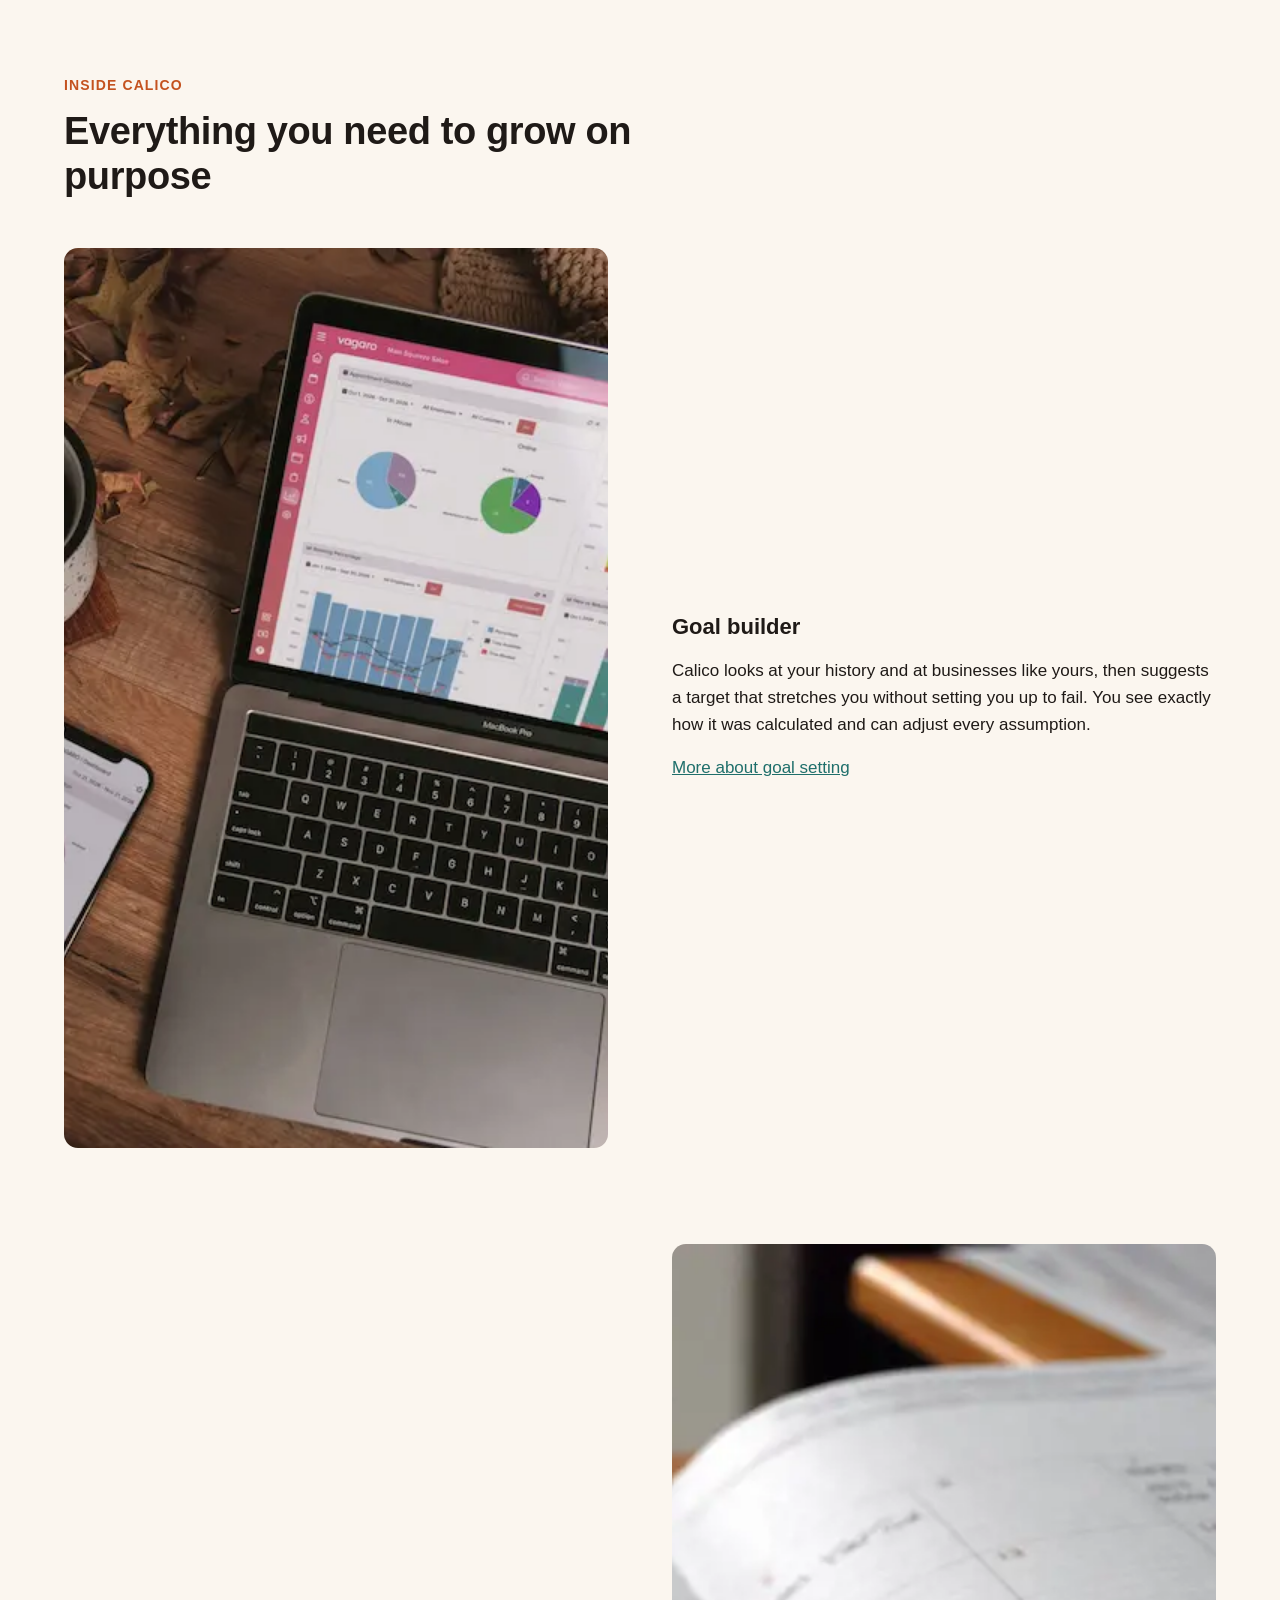
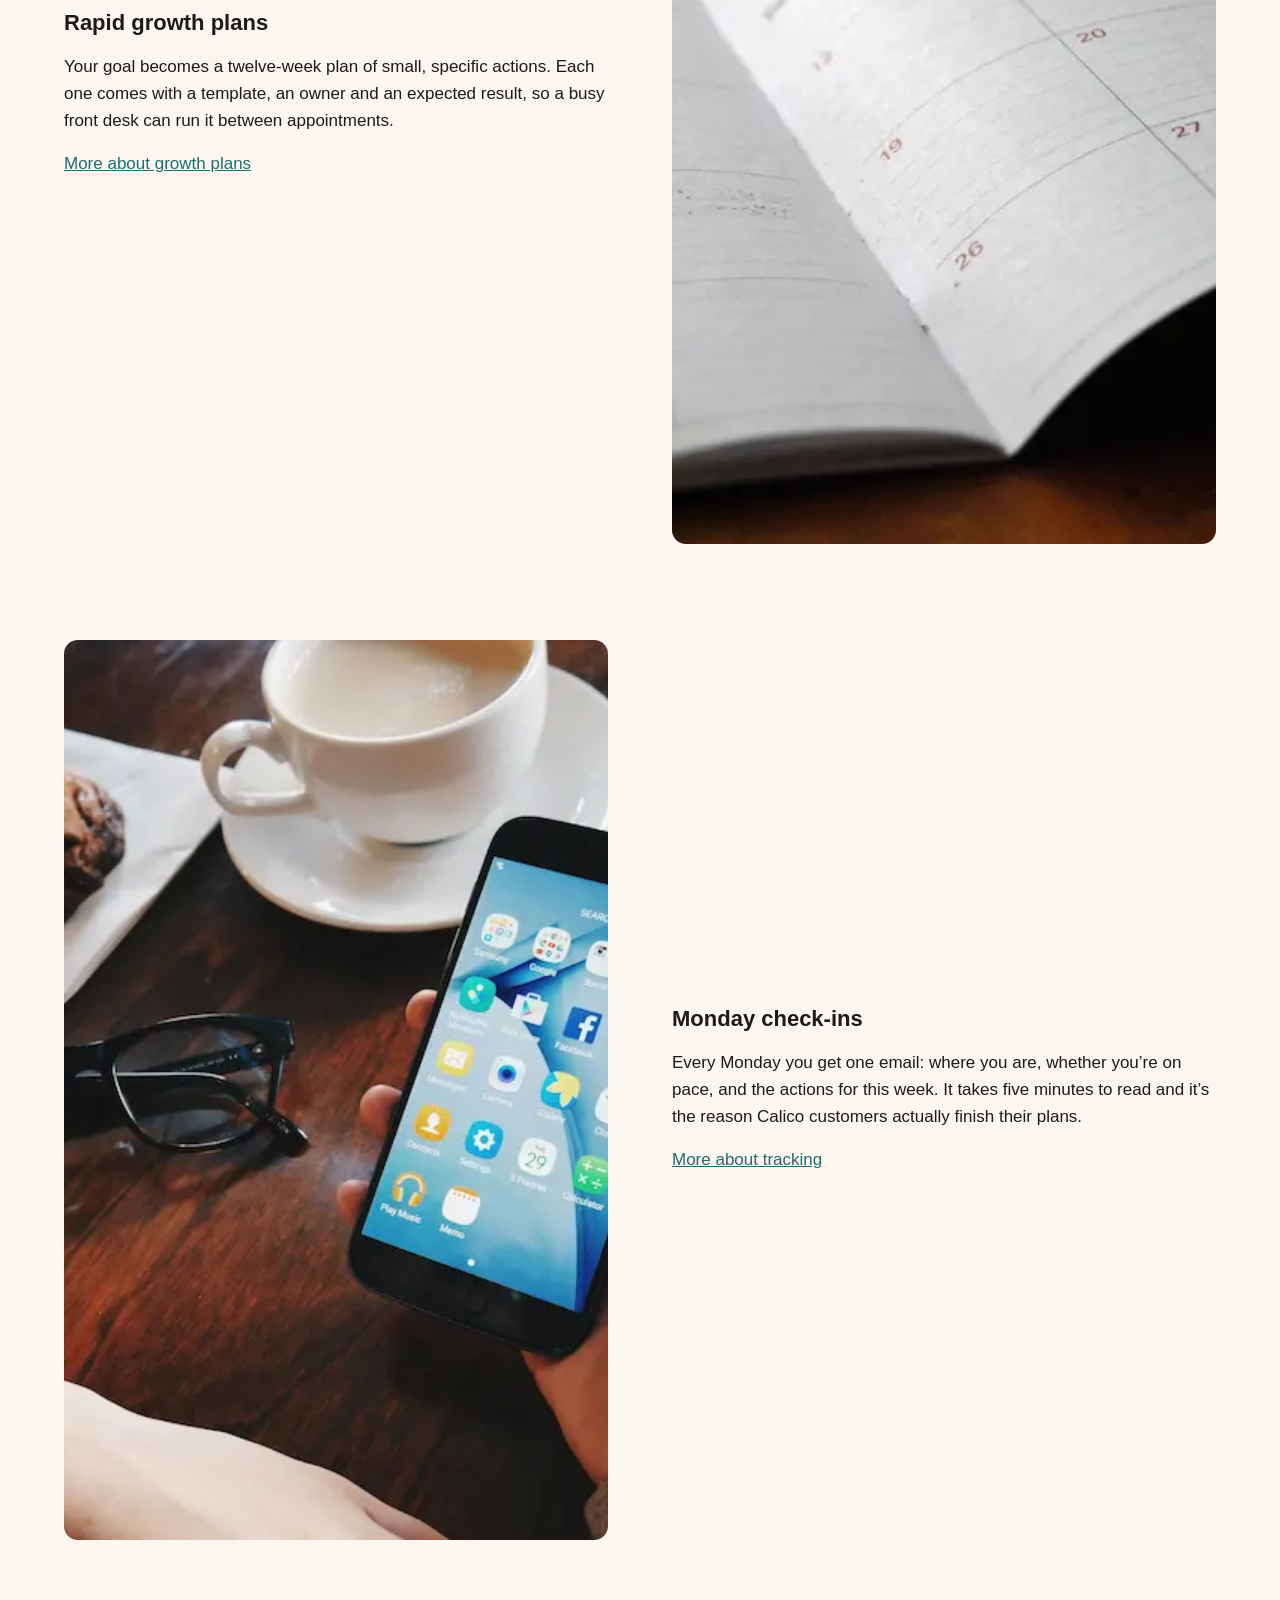
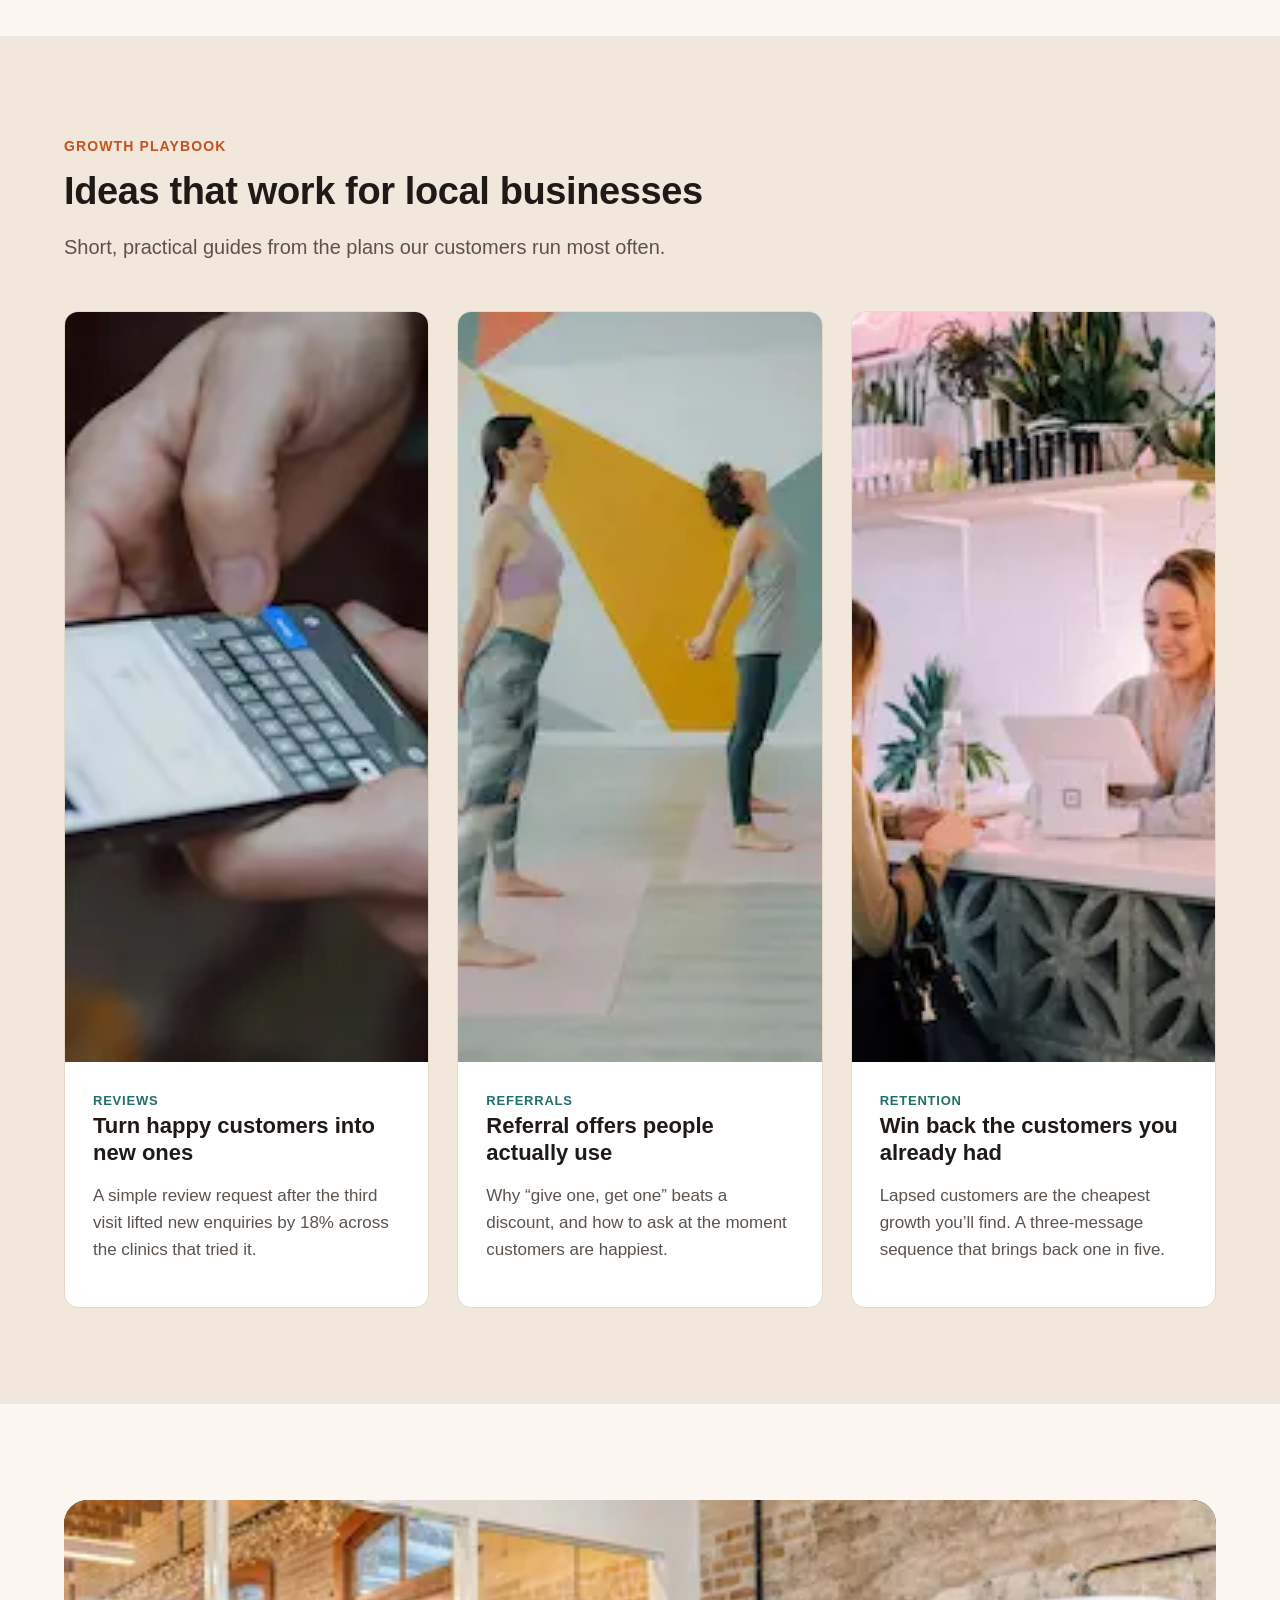
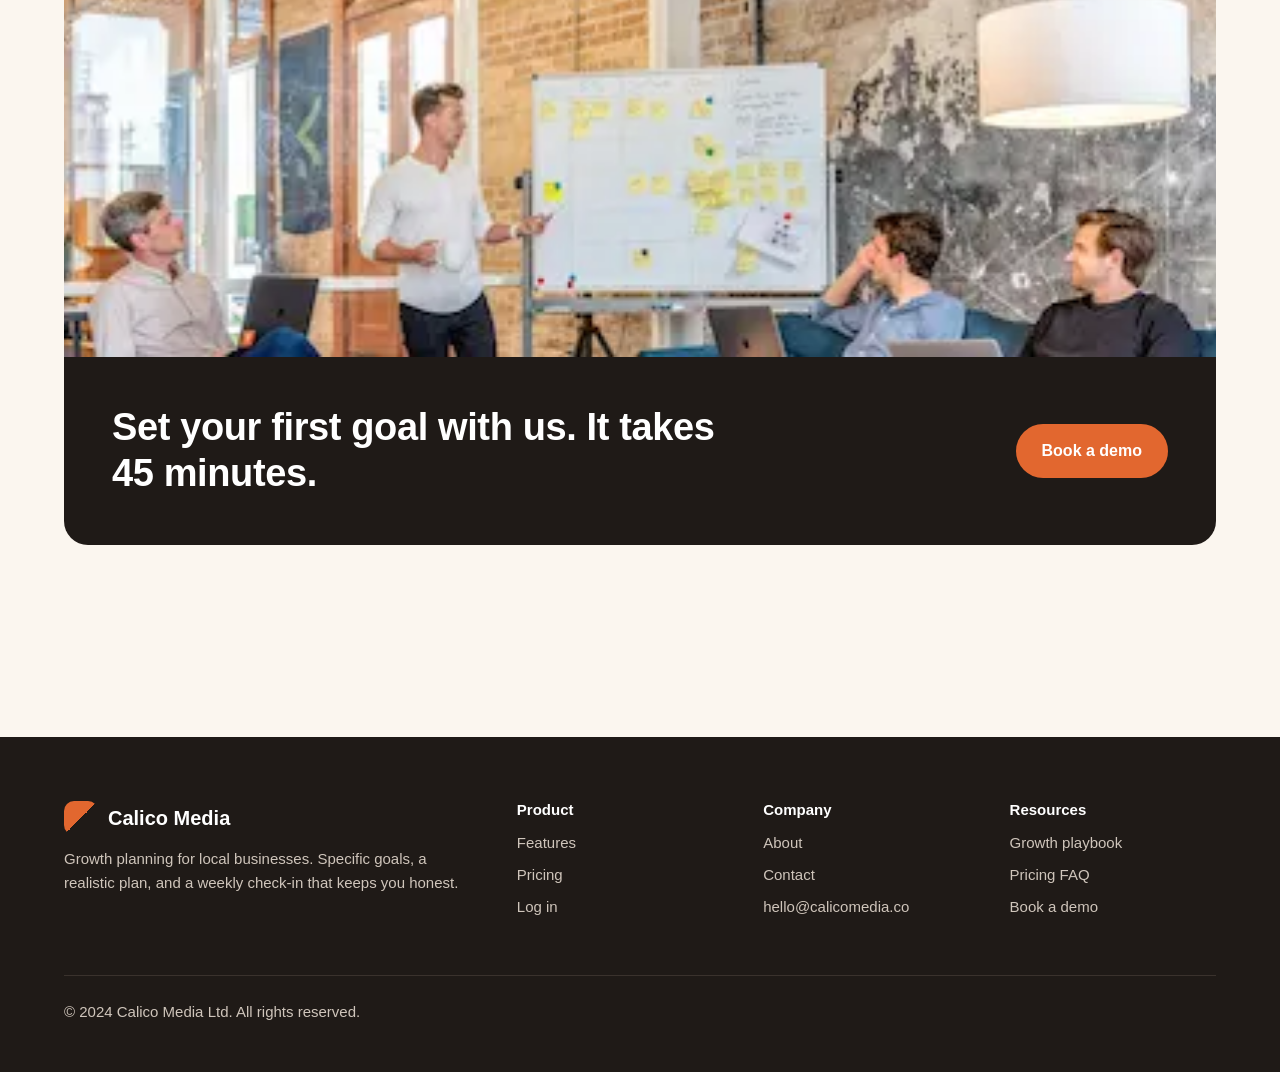
==== commit b4b7a46a: "fix: fixed lazy loading on images below the fold and removed from hero" ====
--- a/public/index.html
+++ b/public/index.html
@@ -5,9 +5,6 @@
   <meta name="viewport" content="width=device-width, initial-scale=1">
   <title>Calico Media | Growth planning for local businesses</title>
   <meta name="description" content="Calico helps local businesses grow their customer base with specific, measurable, realistic goals and a rapid growth plan you can run every week.">
-  <link rel="preconnect" href="https://fonts.googleapis.com">
-  <link rel="preconnect" href="https://fonts.gstatic.com" crossorigin>
-  <link href="https://fonts.googleapis.com/css2?family=Inter:wght@100;200;300;400;500;600;700;800;900&display=swap" rel="stylesheet">
   <link rel="stylesheet" href="css/styles.css">
 </head>
 <body>
@@ -46,7 +43,17 @@
           </div>
         </div>
         <div class="hero-media">
-          <img class="hero-image" src="images/hero-weekly-plan.jpg" alt="A business owner at her desk with a laptop and an open planner">
+          <img class="hero-image" src="images/hero/hero-800w.webp" 
+          srcset="images/hero/hero-480w.webp 480w,
+          images/hero/hero-800w.webp 800w,
+          images/hero/hero-1200w.webp 1200w,
+          images/hero/hero-1600w.webp 1600w
+          " 
+          sizes="(max-width: 768px) 90vw, (max-width: 1024px) 100vw, 600px"
+          alt="A business owner at her desk with a laptop and an open planner"
+          width="1600"
+          height="1200"
+          >
         </div>
       </div>
     </section>
@@ -74,7 +81,18 @@
 
         <div class="feature-row">
           <div class="feature-media">
-            <img src="images/feature-goal-builder.jpg" alt="Growth charts on a laptop and phone beside a cup of tea" loading="lazy">
+            <img src="images/feat_goal-builder/feat_goal-builder-800w.webp" 
+             srcset="
+             images/feat_goal-builder/feat_goal-builder-400w.webp 400w,
+             images/feat_goal-builder/feat_goal-builder-800w.webp 800w,
+             images/feat_goal-builder/feat_goal-builder-1200w.webp 1200w
+             "
+            sizes="(max-width: 768px) 90vw, 544px"
+            alt="Growth charts on a laptop and phone beside a cup of tea"
+            width="1200"
+            height="900"
+            loading="lazy"
+            >
           </div>
           <div>
             <h3>Goal builder</h3>
@@ -85,7 +103,17 @@
 
         <div class="feature-row feature-row--reverse">
           <div class="feature-media">
-            <img src="images/feature-growth-plan.jpg" alt="An open planner showing the weeks ahead" loading="lazy">
+            <img src="images/feat_growth-plan/feat_growth-plan-800w.webp" 
+            srcset="
+             images/feat_growth-plan/feat_growth-plan-400w.webp 400w,
+             images/feat_growth-plan/feat_growth-plan-800w.webp 800w,
+             images/feat_growth-plan/feat_growth-plan-1200w.webp 1200w
+             "
+            sizes="(max-width: 768px) 90vw, 544px"
+            width="1200"
+            height="900"
+            loading="lazy"
+            alt="An open planner showing the weeks ahead">
           </div>
           <div>
             <h3>Rapid growth plans</h3>
@@ -96,7 +124,17 @@
 
         <div class="feature-row">
           <div class="feature-media">
-            <img src="images/feature-monday-checkin.jpg" alt="Checking a phone over coffee on a Monday morning" loading="lazy">
+            <img src="images/feat_monday/feat_monday-800w.webp"
+            srcset="
+             images/feat_monday/feat_monday-400w.webp 400w,
+             images/feat_monday/feat_monday-800w.webp 800w,
+             images/feat_monday/feat_monday-1200w.webp 1200w
+             "
+            sizes="(max-width: 768px) 90vw, 544px"
+            width="1200"
+            height="900"
+            loading="lazy"
+            alt="Checking a phone over coffee on a Monday morning">
           </div>
           <div>
             <h3>Monday check-ins</h3>
@@ -116,7 +154,17 @@
         </div>
         <div class="playbook-grid">
           <article class="card">
-            <img src="images/playbook-reviews.jpg" alt="A customer typing a review on their phone" loading="lazy">
+            <img src="images/playbook_reviews/playbook_reviews-800w.webp" 
+            srcset="
+            images/playbook_reviews/playbook_reviews-400w.webp 400w,
+            images/playbook_reviews/playbook_reviews-800w.webp 800w,
+            images/playbook_reviews/playbook_reviews-1200w.webp 1200w
+            "
+            sizes="(max-width: 768px) 100vw, (max-width: 1200px) 33vw, 366px"
+            width="1200"
+            height="750"
+            loading="lazy"
+            alt="A customer typing a review on their phone">
             <div class="card-body">
               <span class="card-tag">Reviews</span>
               <h3>Turn happy customers into new ones</h3>
@@ -124,7 +172,17 @@
             </div>
           </article>
           <article class="card">
-            <img src="images/playbook-referrals.jpg" alt="A group class stretching together in a yoga studio" loading="lazy">
+            <img src="images/playbook_referrals/playbook_referrals-800w.webp" 
+            srcset="
+            images/playbook_referrals/playbook_referrals-400w.webp 400w,
+            images/playbook_referrals/playbook_referrals-800w.webp 800w,
+            images/playbook_referrals/playbook_referrals-1200w.webp 1200w
+            "
+            sizes="(max-width: 768px) 100vw, (max-width: 1200px) 33vw, 366px"
+            width="1200"
+            height="750"
+            loading="lazy"
+            alt="A group class stretching together in a yoga studio">
             <div class="card-body">
               <span class="card-tag">Referrals</span>
               <h3>Referral offers people actually use</h3>
@@ -132,7 +190,17 @@
             </div>
           </article>
           <article class="card">
-            <img src="images/playbook-rebooking.jpg" alt="A customer at the front desk booking her next visit" loading="lazy">
+            <img src="images/playbook_rebooking/playbook_rebooking-800w.webp" 
+            srcset="
+            images/playbook_rebooking/playbook_rebooking-400w.webp 400w,
+            images/playbook_rebooking/playbook_rebooking-800w.webp 800w,
+            images/playbook_rebooking/playbook_rebooking-1200w.webp 1200w
+            "
+            sizes="(max-width: 768px) 100vw, (max-width: 1200px) 33vw, 366px"
+            width="1200"
+            height="750"
+            loading="lazy"
+            alt="A customer at the front desk booking her next visit">
             <div class="card-body">
               <span class="card-tag">Retention</span>
               <h3>Win back the customers you already had</h3>
@@ -146,7 +214,17 @@
     <section class="section">
       <div class="container">
         <div class="cta-band">
-          <img src="images/team-workshop.jpg" alt="The Calico Media team planning around a whiteboard" loading="lazy">
+          <img src="images/team/team-800w.webp" 
+            srcset="
+            images/team/team-400w.webp 400w,
+            images/team/team-800w.webp 800w,
+            images/team/team-1200w.webp 1200w
+            "
+            sizes="(max-width: 768px) calc(100vw - 112px), (max-width: 1200px) calc(100vw - 48px), 1152px"
+            width="1200"
+            height="457"
+            loading="lazy"
+            alt="The Calico Media team planning around a whiteboard">
           <div class="cta-body">
             <h2>Set your first goal with us. It takes 45 minutes.</h2>
             <a class="btn" href="contact.html">Book a demo</a>
--- a/public/css/styles.css
+++ b/public/css/styles.css
@@ -465,7 +465,7 @@
 
 .playbook-grid {
   display: grid;
-  grid-template-columns: repeat(auto-fit, minmax(300px, 1fr));
+  grid-template-columns: repeat(3, 1fr);
   gap: 28px;
 }
 
